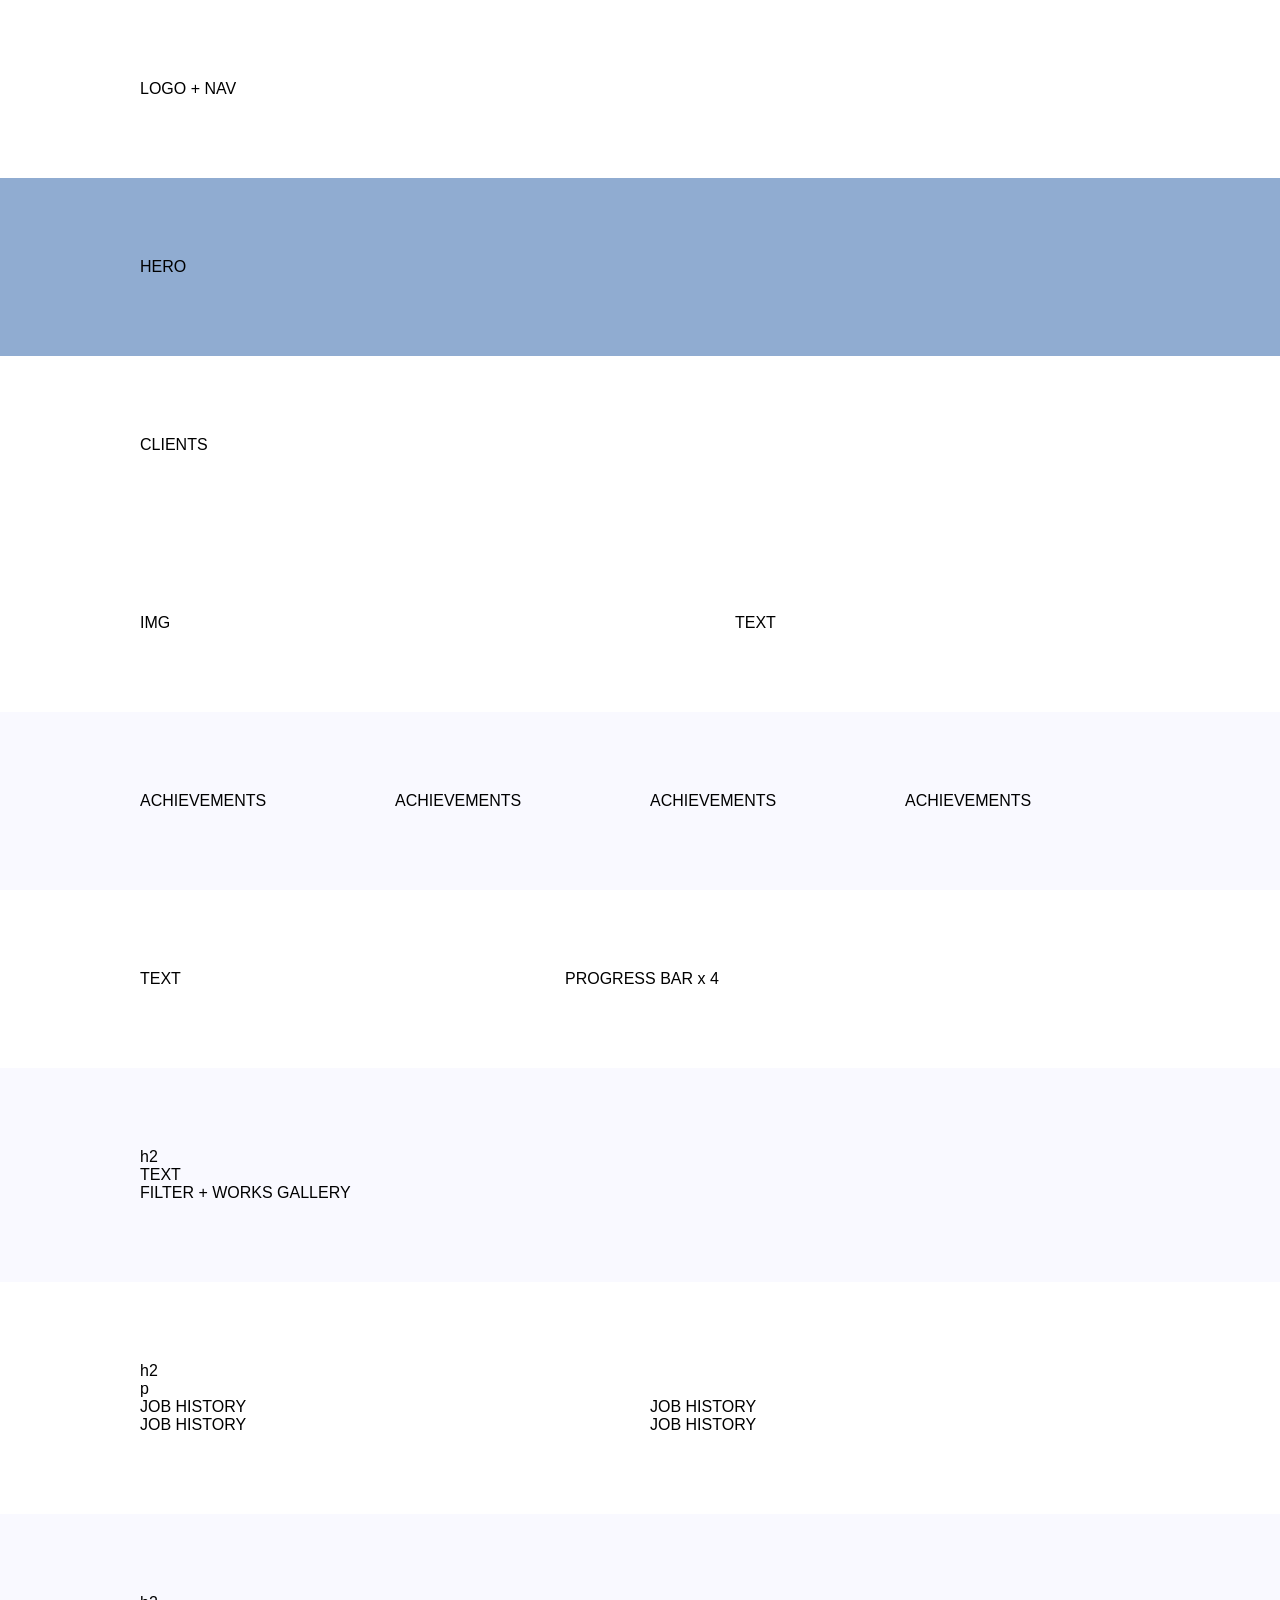
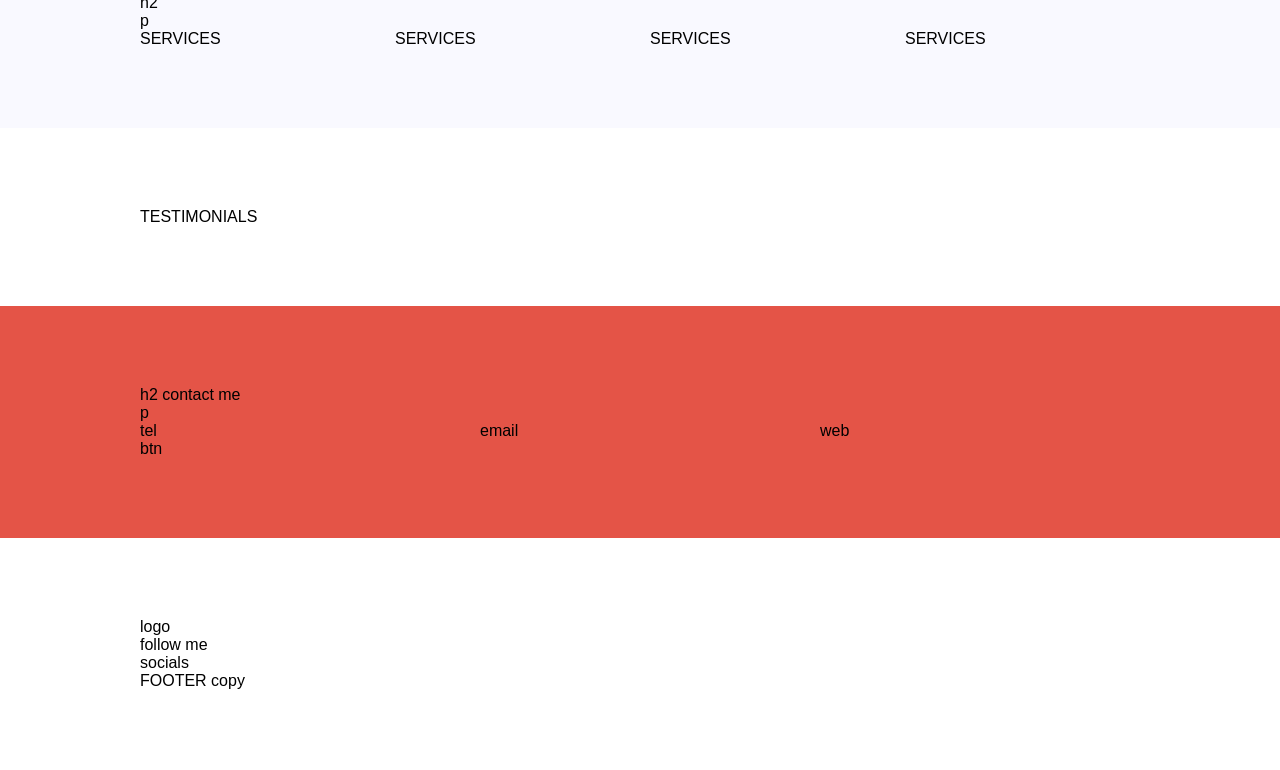
==== index.html @ a69eb66b "Merge pull request #9 from front-end-by-rimantas/title Update index.html" ====
<!DOCTYPE html>
<html lang="en">
<head>
    <meta charset="UTF-8">
    <meta name="viewport" content="width=device-width, initial-scale=1.0">
    <title>Karmen portfolio</title>
    <link rel="shortcut icon" type="image/png" href="./favicon.png"/>
    <link rel="stylesheet" href="./css/home-page.css">
</head>
<body>
    <!-- HEADER -->
    <header class="container">
        <div class="row">
            <div class="col-12">
                LOGO + NAV
            </div>
        </div>
    </header>

    <!-- HERO -->
    <div class="container bg-main">
        <div class="row">
            <div class="col-12">
                HERO
            </div>
        </div>
    </div>

    <!-- CLIENTS -->
    <div class="container">
        <div class="row">
            <div class="col-12">
                CLIENTS
            </div>
        </div>
    </div>

    <!-- ABOUT ME -->
    <div class="container">
        <div class="row">
            <div class="col-5 m-r-2">
                IMG
            </div>
            <div class="col-5">
                TEXT
            </div>
        </div>
    </div>

    <!-- ACHIEVEMENTS -->
    <div class="container bg-light">
        <div class="row">
            <div class="col-3">
                ACHIEVEMENTS
            </div>
            <div class="col-3">
                ACHIEVEMENTS
            </div>
            <div class="col-3">
                ACHIEVEMENTS
            </div>
            <div class="col-3">
                ACHIEVEMENTS
            </div>
        </div>
    </div>

    <!-- SKILLS -->
    <div class="container">
        <div class="row">
            <div class="col-5">
                TEXT
            </div>
            <div class="col-7">
                PROGRESS BAR x 4
            </div>
        </div>
    </div>

    <!-- WORKS GALLERY -->
    <div class="container bg-light">
        <div class="row">
            <div class="col-12">
                h2
            </div>
        </div>
        <div class="row">
            <div class="col-6">
                TEXT
            </div>
        </div>
        <div class="row">
            <div class="col-12">
                FILTER + WORKS GALLERY
            </div>
        </div>
    </div>

    <!-- JOB HISTORY -->
    <div class="container">
        <div class="row">
            <div class="col-12">
                h2
            </div>
        </div>
        <div class="row">
            <div class="col-6">
                p
            </div>
        </div>
        <div class="row">
            <div class="col-6">
                JOB HISTORY
            </div>
            <div class="col-6">
                JOB HISTORY
            </div>
        </div>
        <div class="row">
            <div class="col-6">
                JOB HISTORY
            </div>
            <div class="col-6">
                JOB HISTORY
            </div>
        </div>
    </div>

    <!-- SERVICES -->
    <div class="container bg-light">
        <div class="row">
            <div class="col-12">
                h2
            </div>
        </div>
        <div class="row">
            <div class="col-6">
                p
            </div>
        </div>
        <div class="row">
            <div class="col-3">
                SERVICES
            </div>
            <div class="col-3">
                SERVICES
            </div>
            <div class="col-3">
                SERVICES
            </div>
            <div class="col-3">
                SERVICES
            </div>
        </div>
    </div>

    <!-- TESTIMONIALS -->
    <div class="container">
        <div class="row">
            <div class="col-12">
                TESTIMONIALS
            </div>
        </div>
    </div>

    <!-- CONTACT ME -->
    <div class="container bg-secondary">
        <div class="row">
            <div class="col-12">
                h2 contact me
            </div>
        </div>
        <div class="row">
            <div class="col-6">
                p
            </div>
        </div>
        <div class="row">
            <div class="col-4">
                tel
            </div>
            <div class="col-4">
                email
            </div>
            <div class="col-4">
                web
            </div>
        </div>
        <div class="row">
            <div class="col-12">
                btn
            </div>
        </div>
    </div>

    <!-- FOOTER -->
    <footer class="container">
        <div class="row">
            <div class="col-12">
                logo
            </div>
        </div>
        <div class="row">
            <div class="col-12">
                follow me
            </div>
        </div>
        <div class="row">
            <div class="col-12">
                socials
            </div>
        </div>
        <div class="row">
            <div class="col-12">
                FOOTER copy
            </div>
        </div>
    </footer>

    <!-- <script src="#"></script> -->
</body>
</html>
---- css/home-page.css ----
@import './variables.css';
@import './reset.css';
@import './layout.css';
@import './common.css';
@import './header.css';
@import './hero.css';
@import './clients.css';
@import './about-me.css';
@import './cards.css';
@import './progress-bar.css';
@import './works-gallery.css';
@import './job-history.css';
@import './testimonials.css';
@import './contact-me.css';
@import './footer.css';
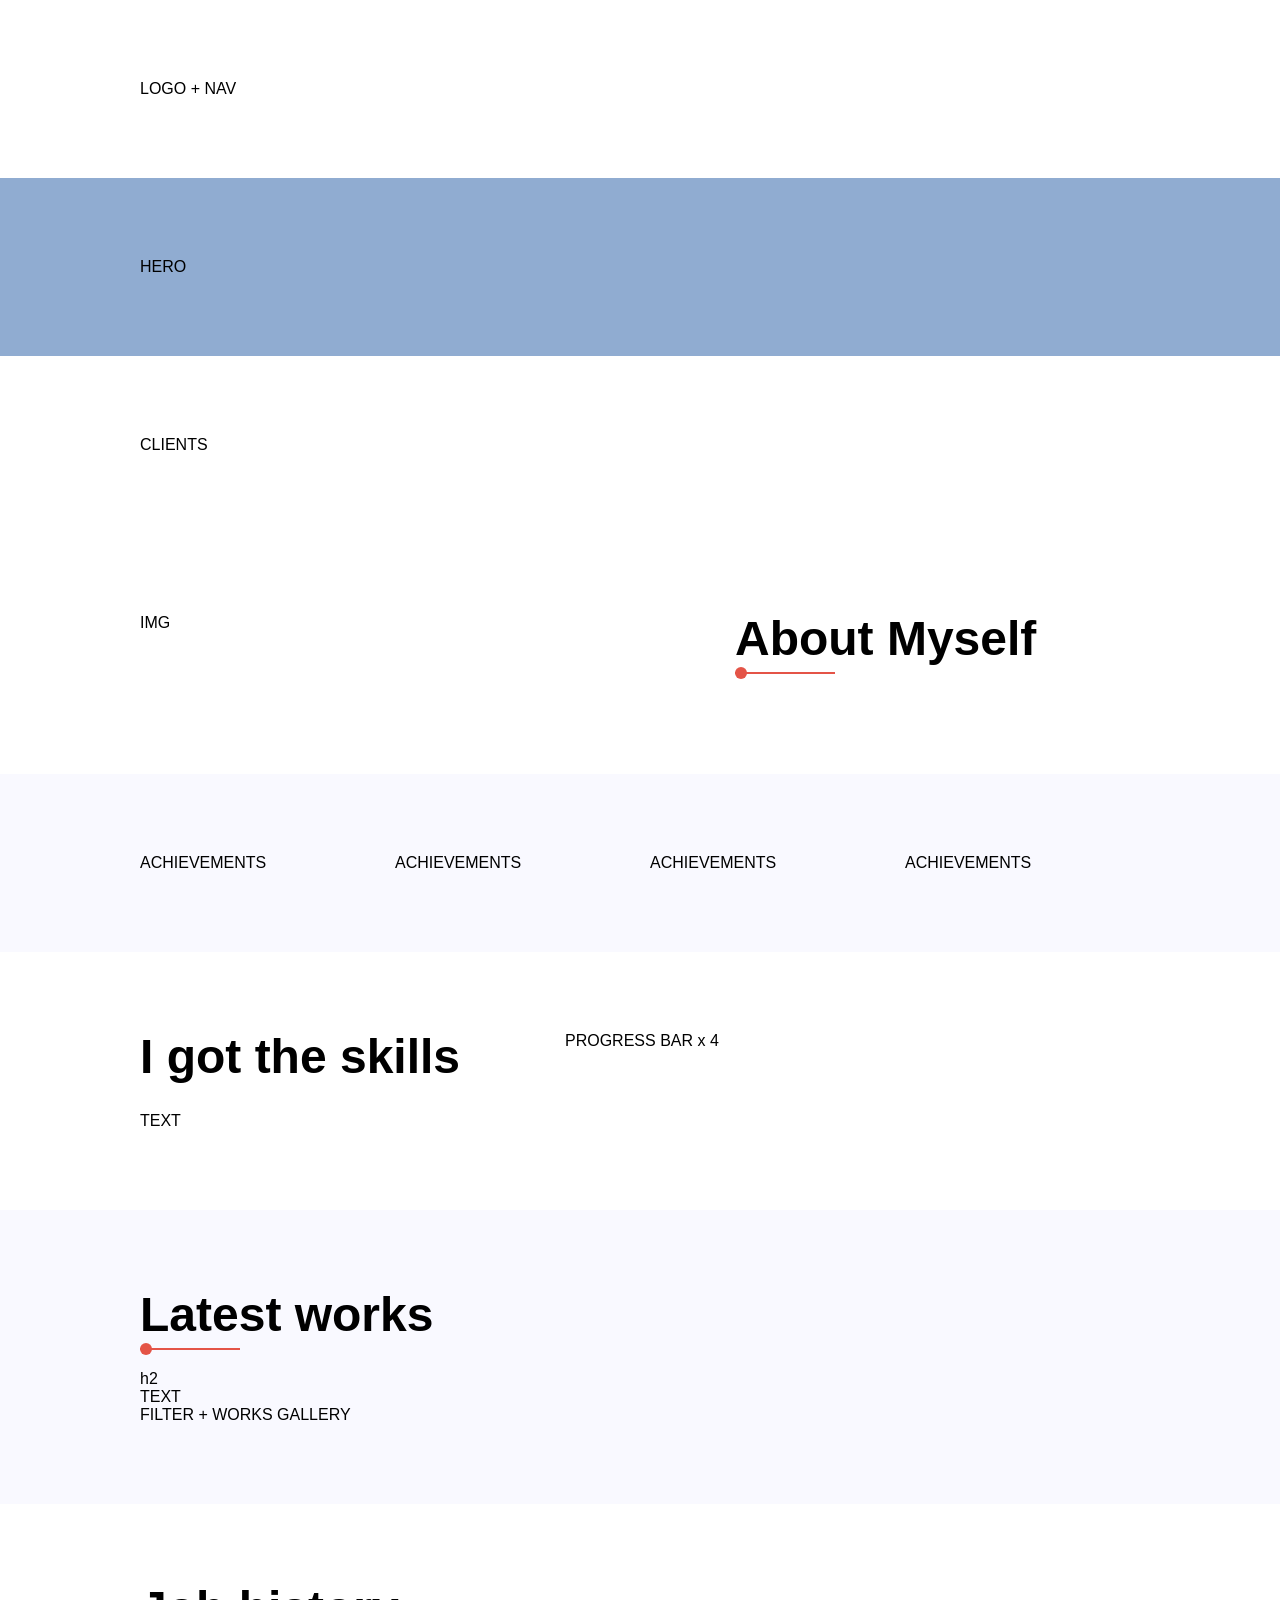
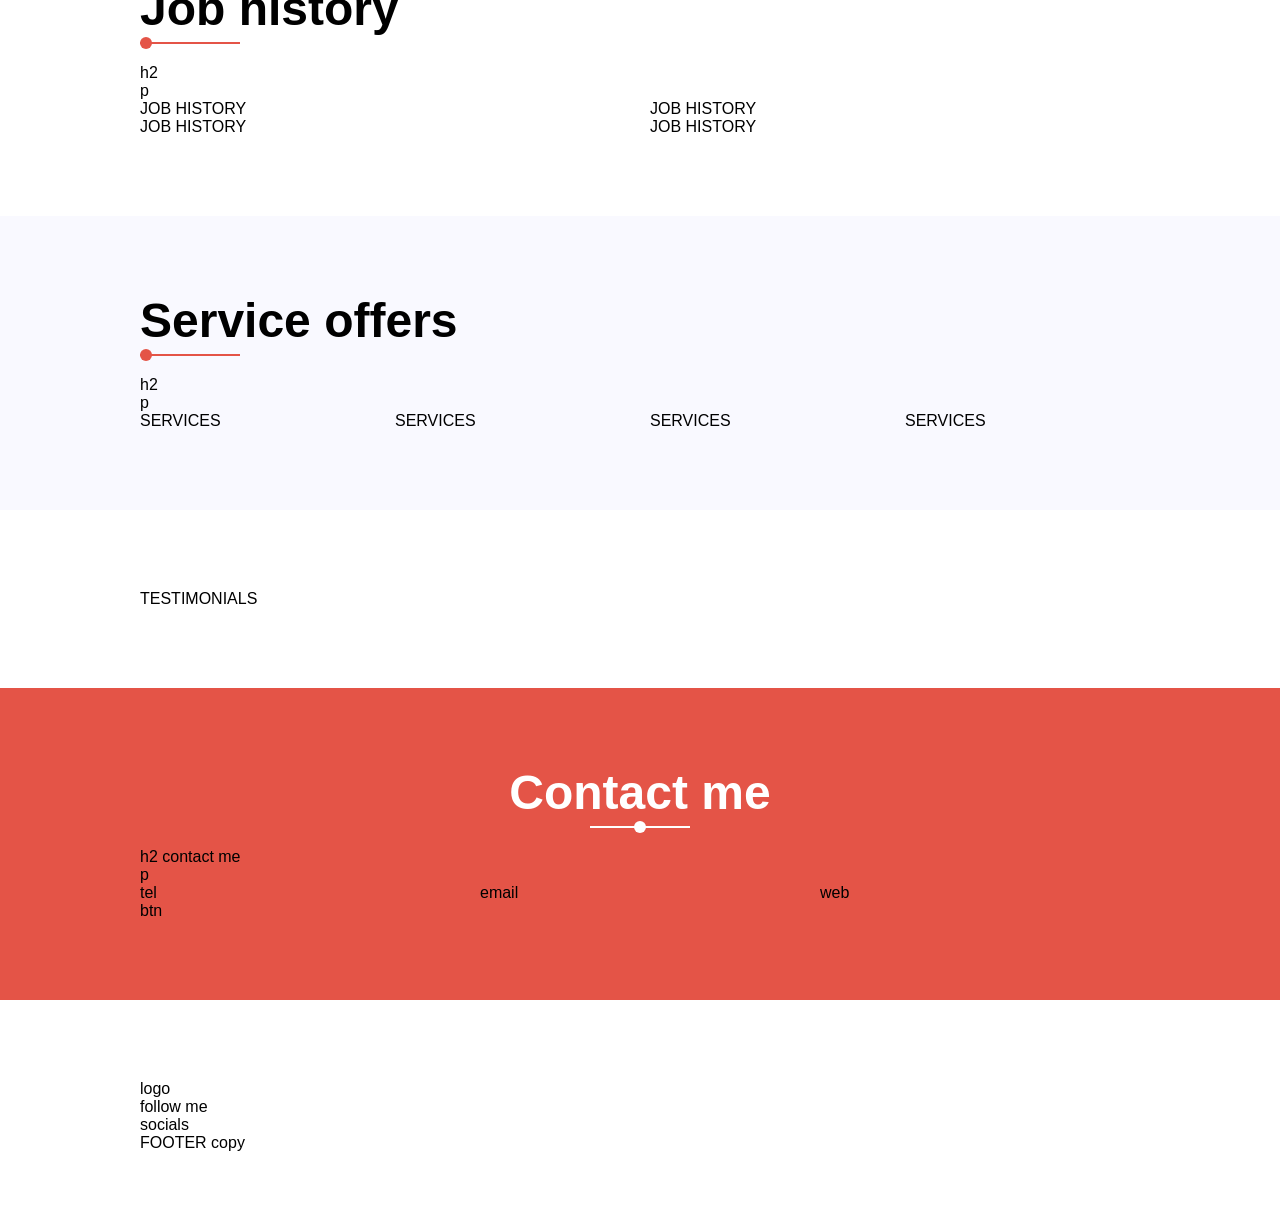
==== commit d3bb6ada: "Section headings #7" ====
--- a/index.html
+++ b/index.html
@@ -41,8 +41,11 @@
             <div class="col-5 m-r-2">
                 IMG
             </div>
-            <div class="col-5">
-                TEXT
+            <div class="col-5" data-h2="About Myself">
+                <p></p>
+                <p></p>
+                <div class="btn"></div>
+                <div class="btn"></div>
             </div>
         </div>
     </div>
@@ -68,7 +71,7 @@
     <!-- SKILLS -->
     <div class="container">
         <div class="row">
-            <div class="col-5">
+            <div class="col-5" data-h2="I got the skills" data-h2-line="false">
                 TEXT
             </div>
             <div class="col-7">
@@ -80,7 +83,7 @@
     <!-- WORKS GALLERY -->
     <div class="container bg-light">
         <div class="row">
-            <div class="col-12">
+            <div class="col-12" data-h2="Latest works">
                 h2
             </div>
         </div>
@@ -99,7 +102,7 @@
     <!-- JOB HISTORY -->
     <div class="container">
         <div class="row">
-            <div class="col-12">
+            <div class="col-12" data-h2="Job history">
                 h2
             </div>
         </div>
@@ -129,7 +132,7 @@
     <!-- SERVICES -->
     <div class="container bg-light">
         <div class="row">
-            <div class="col-12">
+            <div class="col-12" data-h2="Service offers">
                 h2
             </div>
         </div>
@@ -166,7 +169,7 @@
     <!-- CONTACT ME -->
     <div class="container bg-secondary">
         <div class="row">
-            <div class="col-12">
+            <div class="col-12" data-h2="Contact me" data-h2-align="center" data-h2-color="white">
                 h2 contact me
             </div>
         </div>
@@ -217,6 +220,6 @@
         </div>
     </footer>
 
-    <!-- <script src="#"></script> -->
+    <script src="./js/main.js" type="module"></script>
 </body>
 </html>
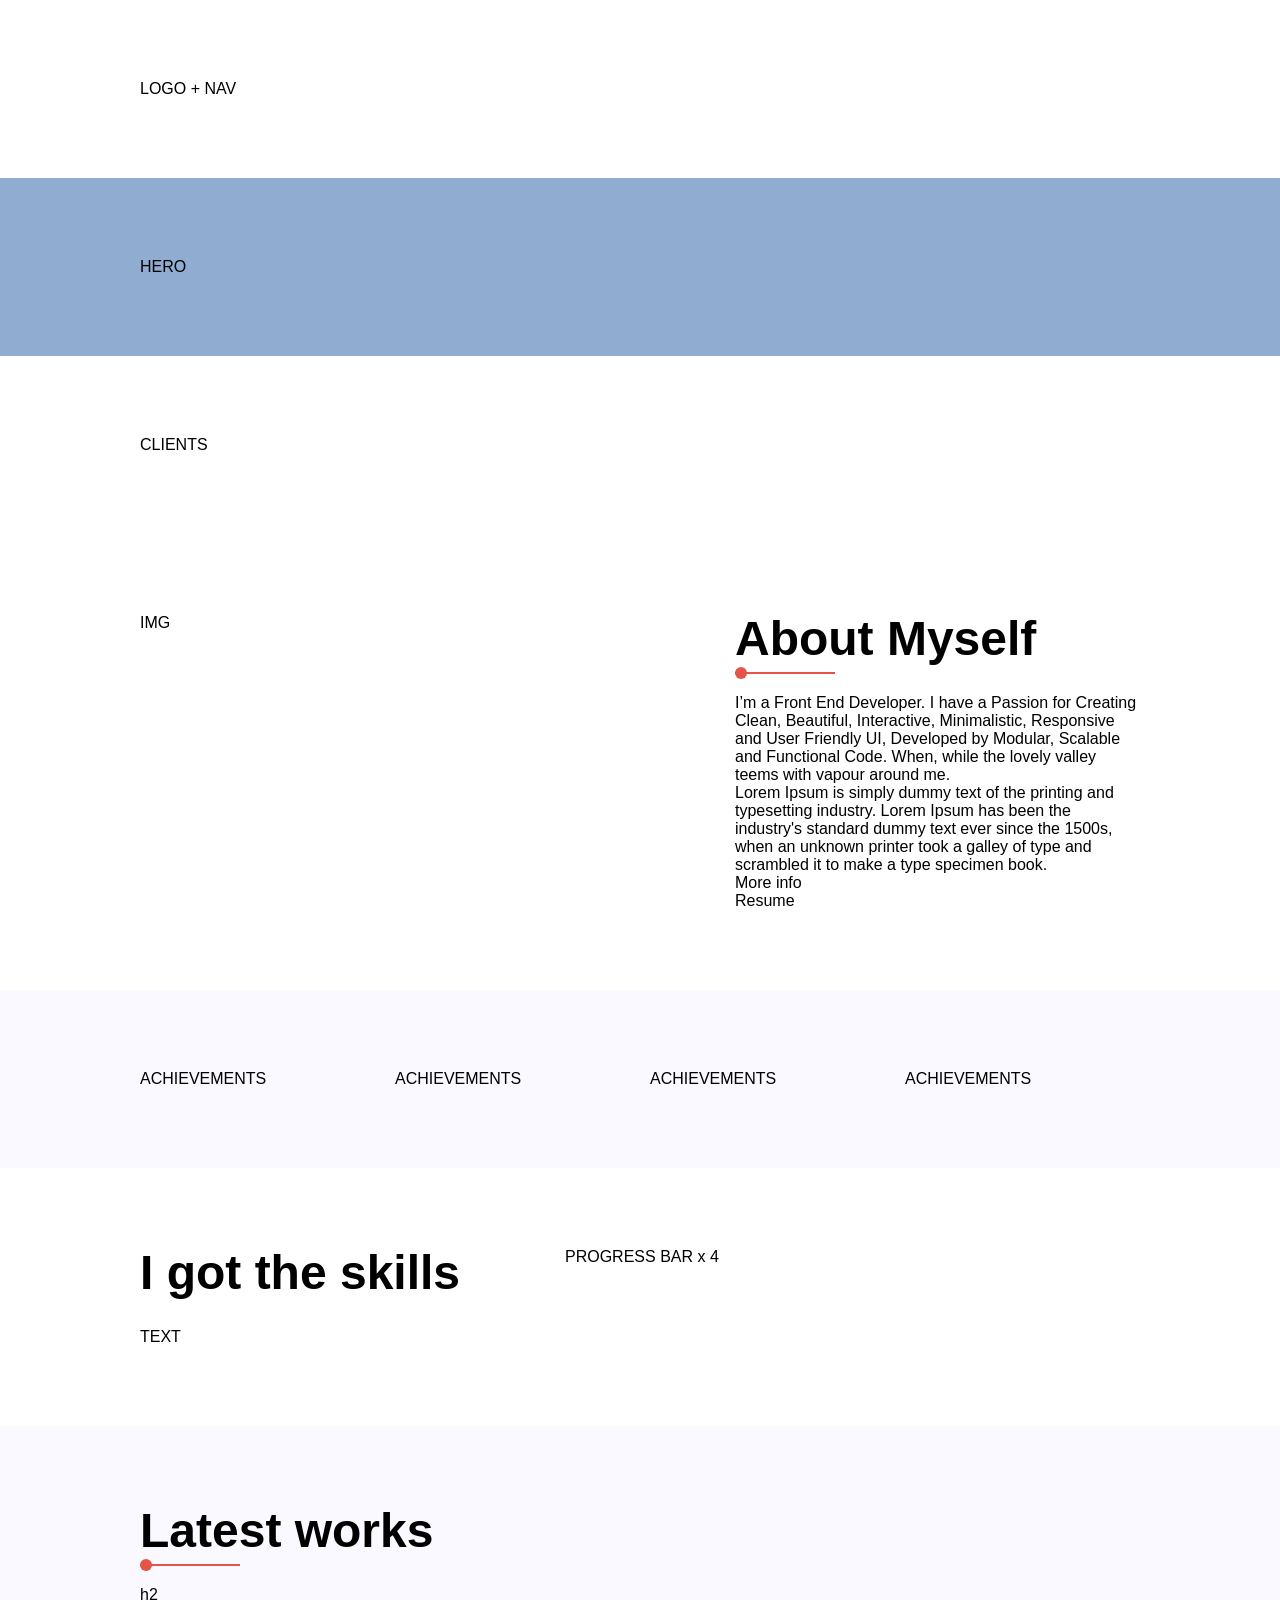
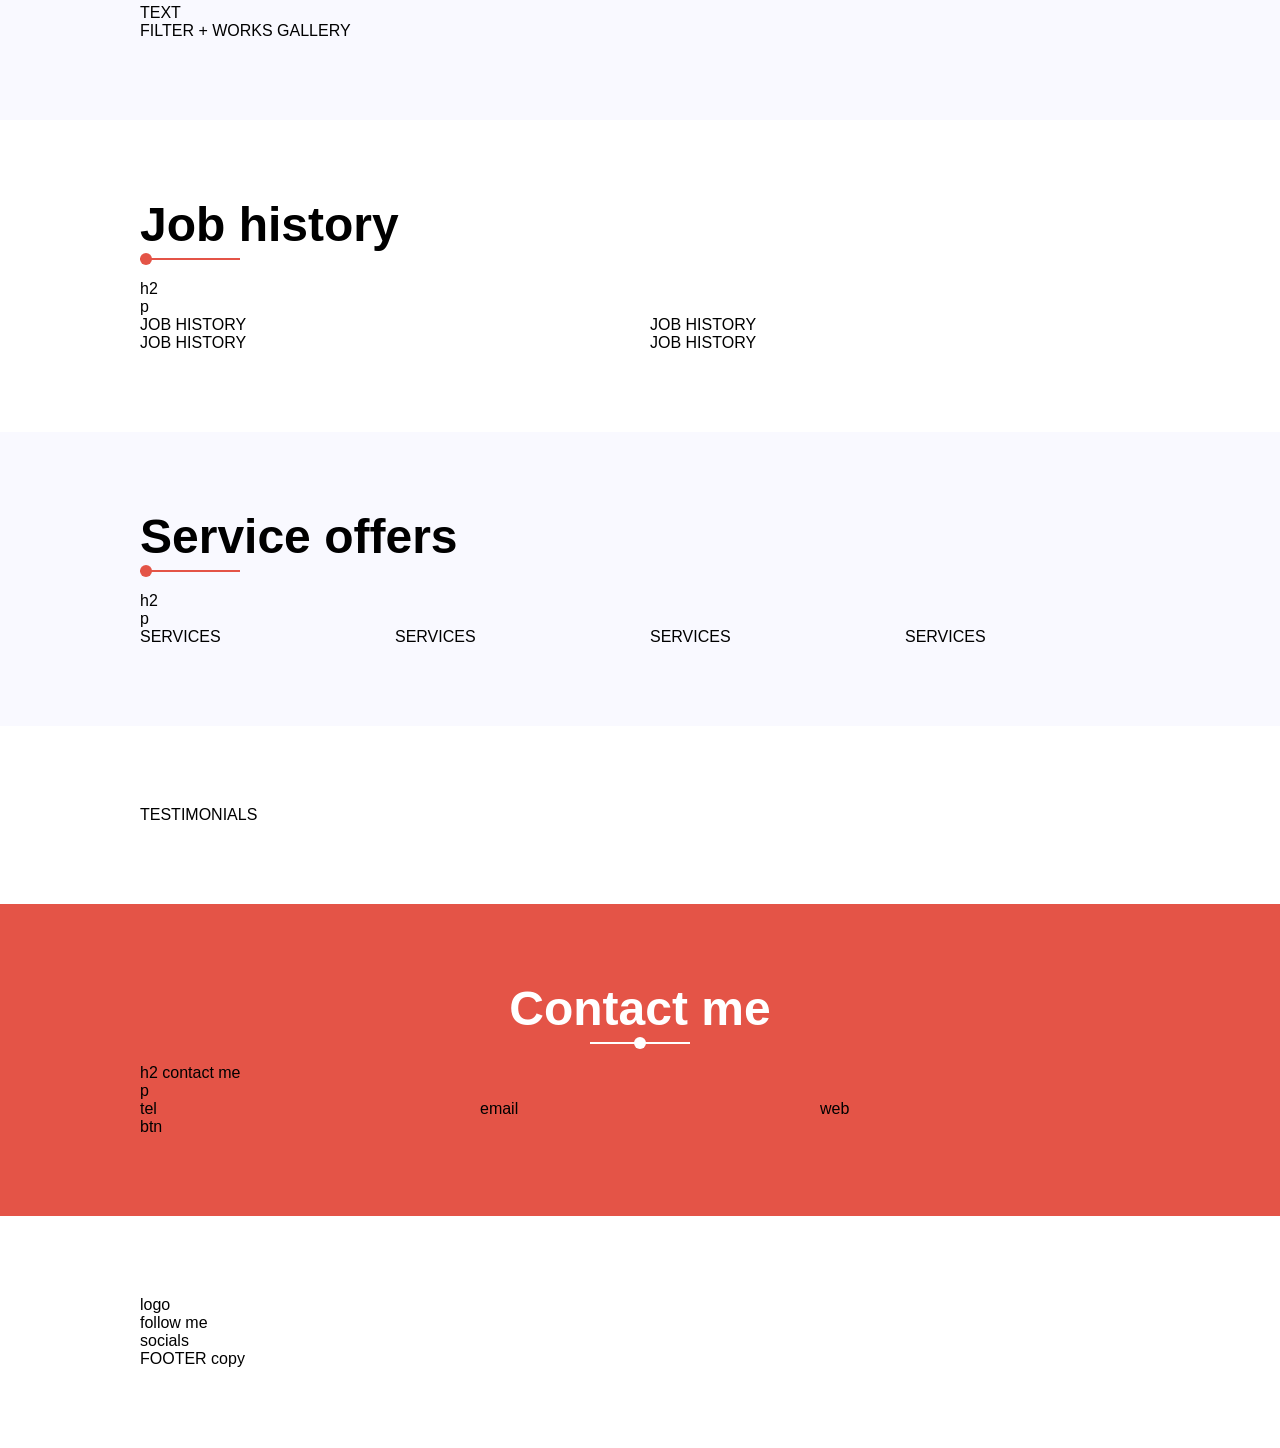
==== commit 715d1ec7: "About me HTML" ====
--- a/index.html
+++ b/index.html
@@ -42,10 +42,10 @@
                 IMG
             </div>
             <div class="col-5" data-h2="About Myself">
-                <p></p>
-                <p></p>
-                <div class="btn"></div>
-                <div class="btn"></div>
+                <p>I’m a Front End Developer. I have a Passion for Creating Clean, Beautiful, Interactive, Minimalistic, Responsive and User Friendly UI, Developed by Modular, Scalable and Functional Code. When, while the lovely valley teems with vapour around me.</p>
+                <p>Lorem Ipsum is simply dummy text of the printing and typesetting industry. Lorem Ipsum has been the industry's standard dummy text ever since the 1500s, when an unknown printer took a galley of type and scrambled it to make a type specimen book.</p>
+                <div class="btn">More info</div>
+                <div class="btn">Resume</div>
             </div>
         </div>
     </div>
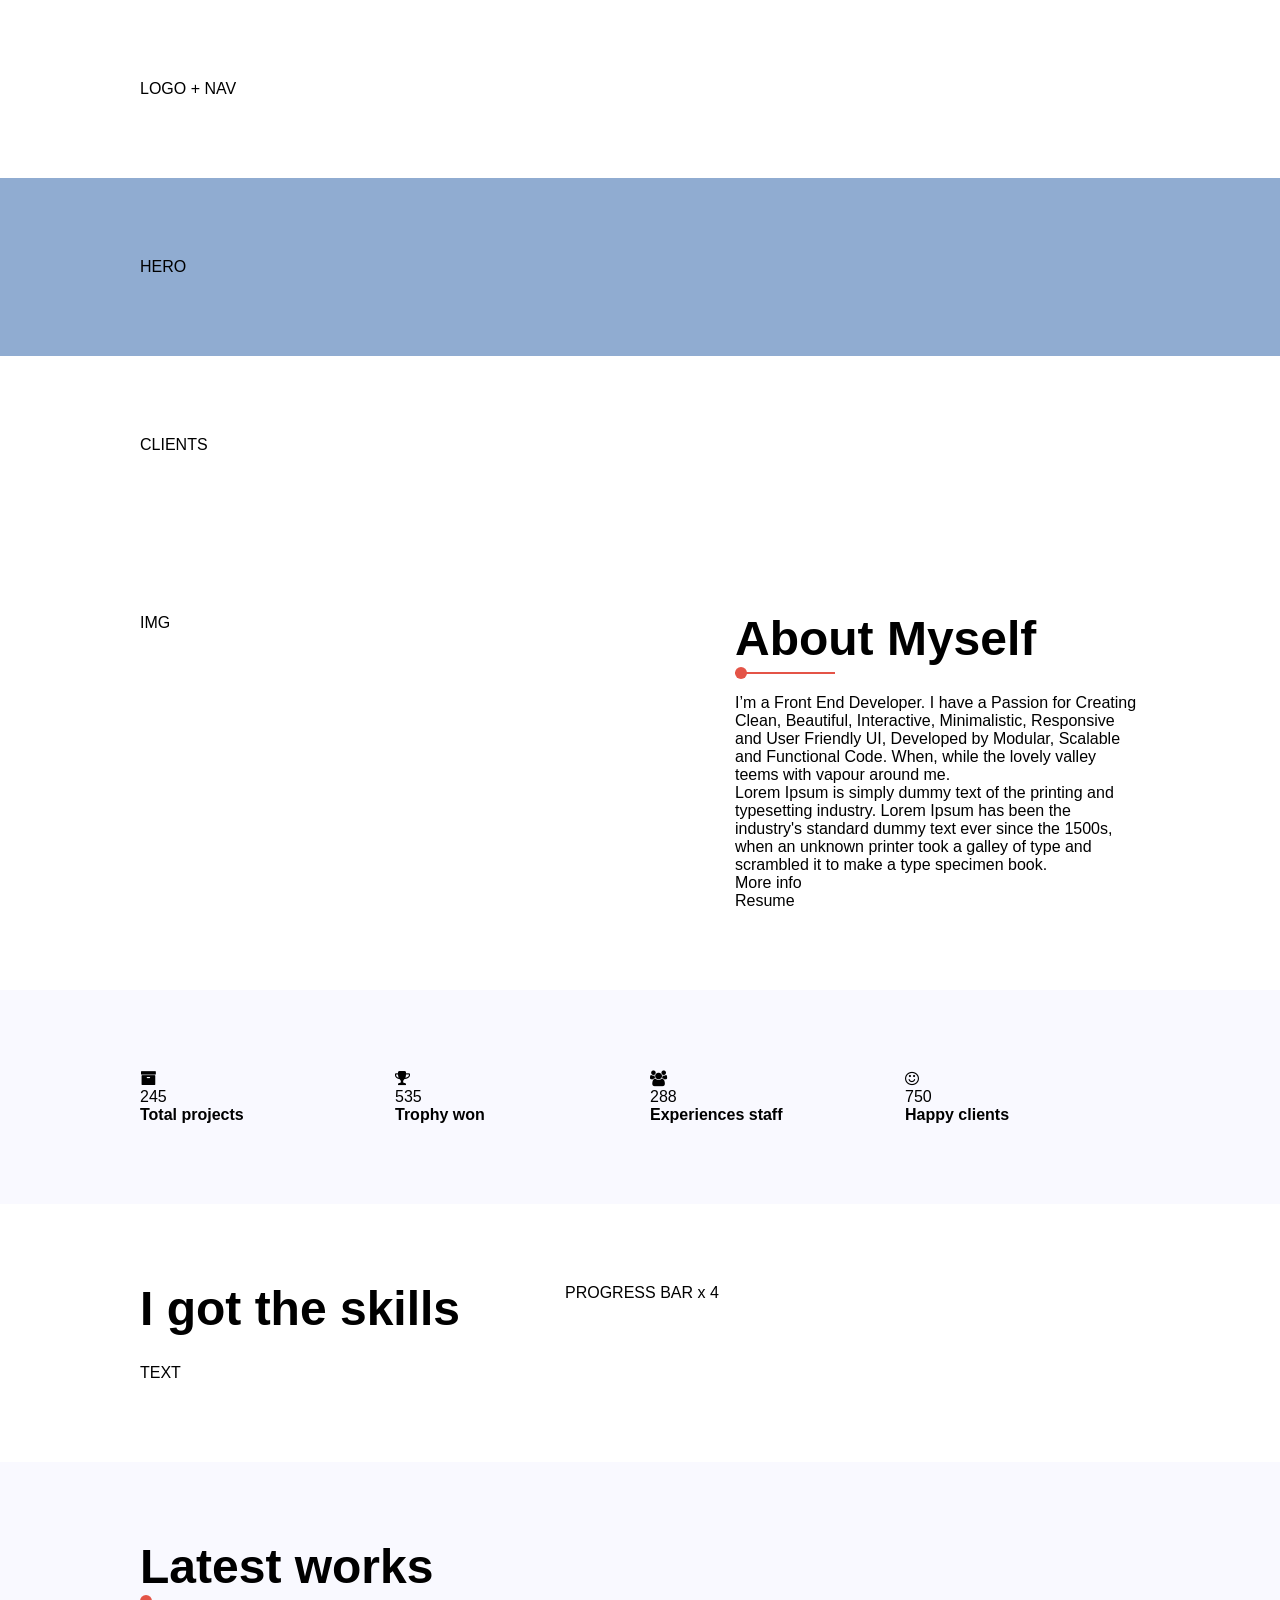
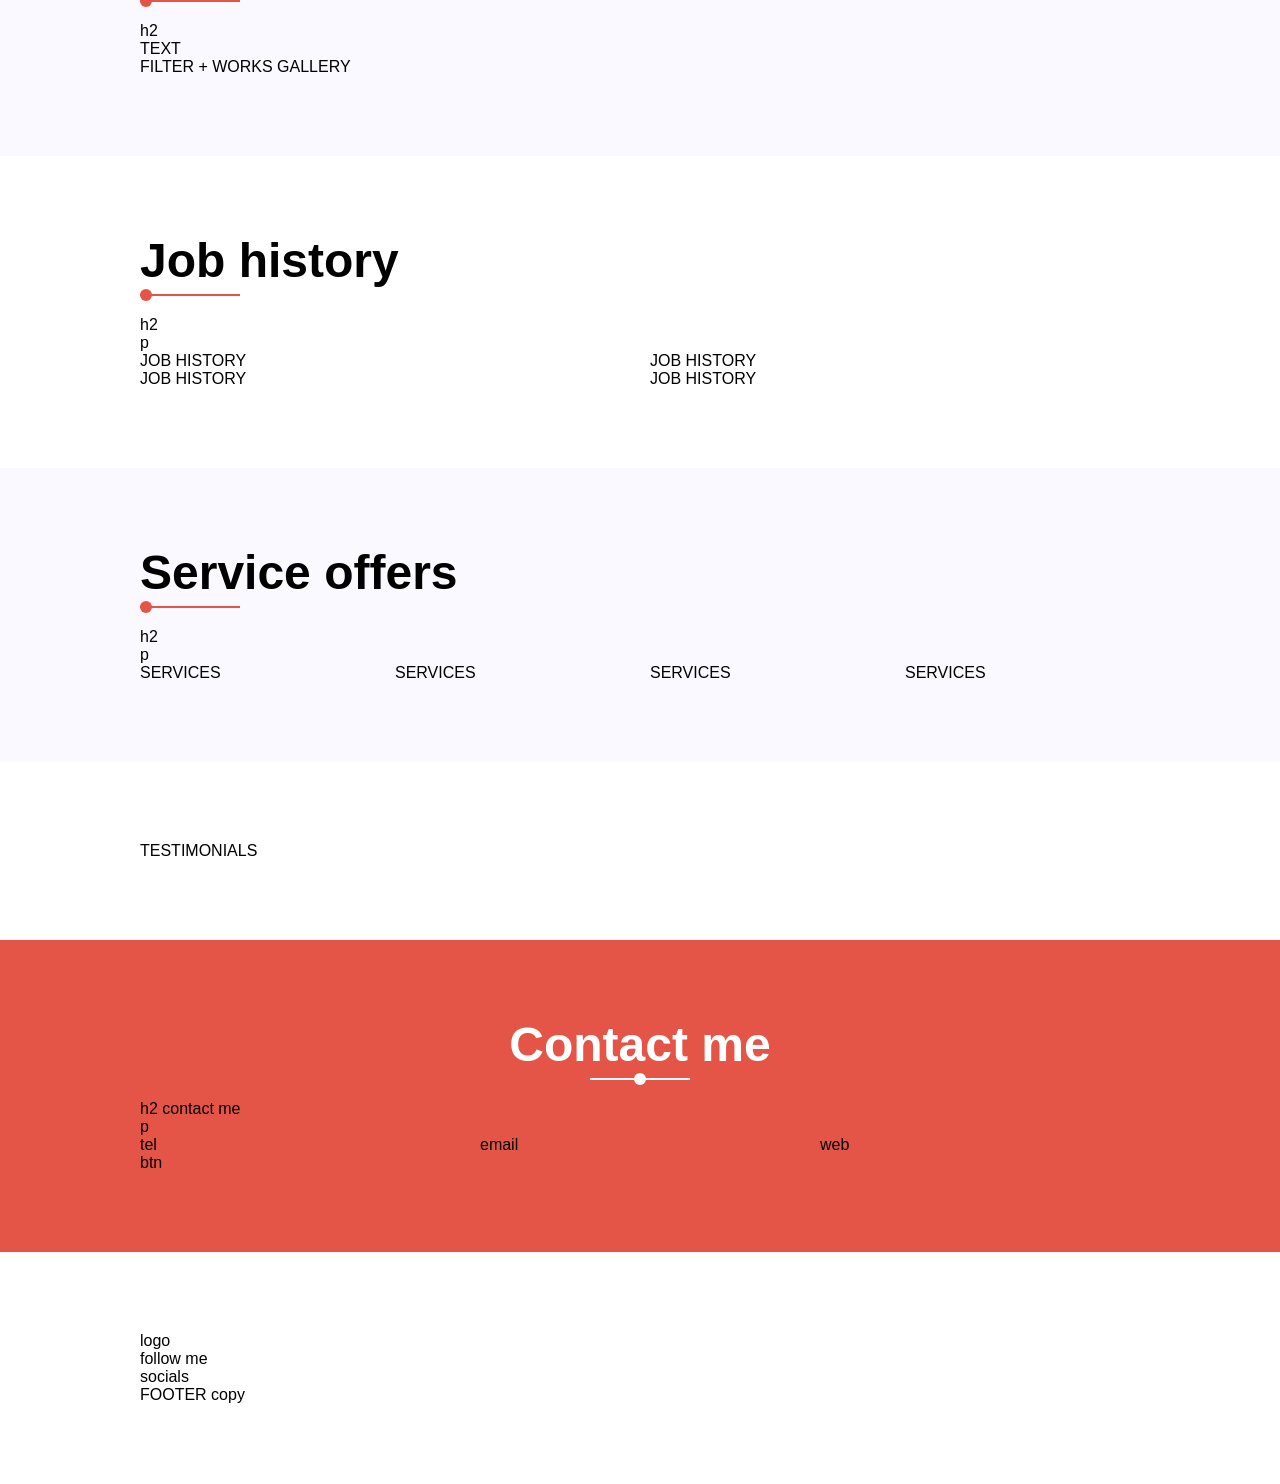
==== commit 568f869a: "Achievements HTML" ====
--- a/index.html
+++ b/index.html
@@ -51,21 +51,8 @@
     </div>
 
     <!-- ACHIEVEMENTS -->
-    <div class="container bg-light">
-        <div class="row">
-            <div class="col-3">
-                ACHIEVEMENTS
-            </div>
-            <div class="col-3">
-                ACHIEVEMENTS
-            </div>
-            <div class="col-3">
-                ACHIEVEMENTS
-            </div>
-            <div class="col-3">
-                ACHIEVEMENTS
-            </div>
-        </div>
+    <div id="achievements" class="container bg-light">
+        <div class="row"></div>
     </div>
 
     <!-- SKILLS -->
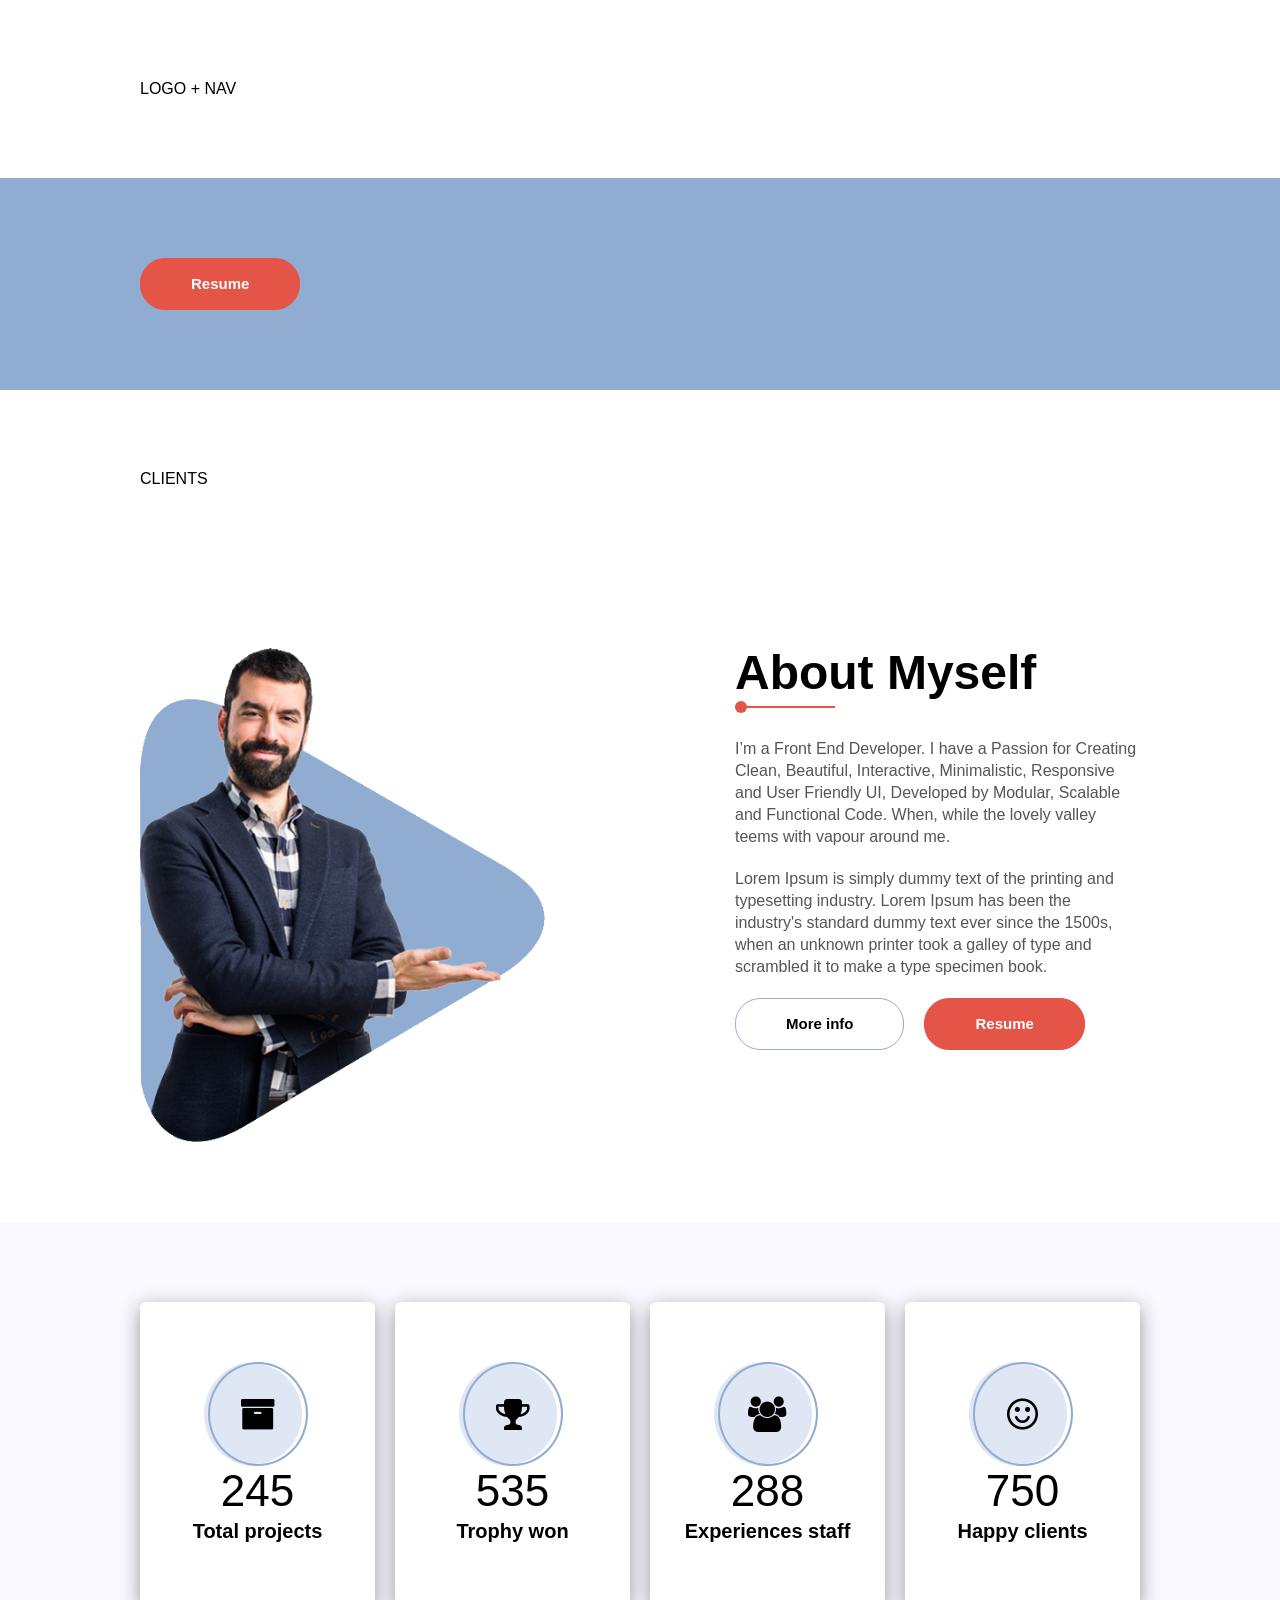
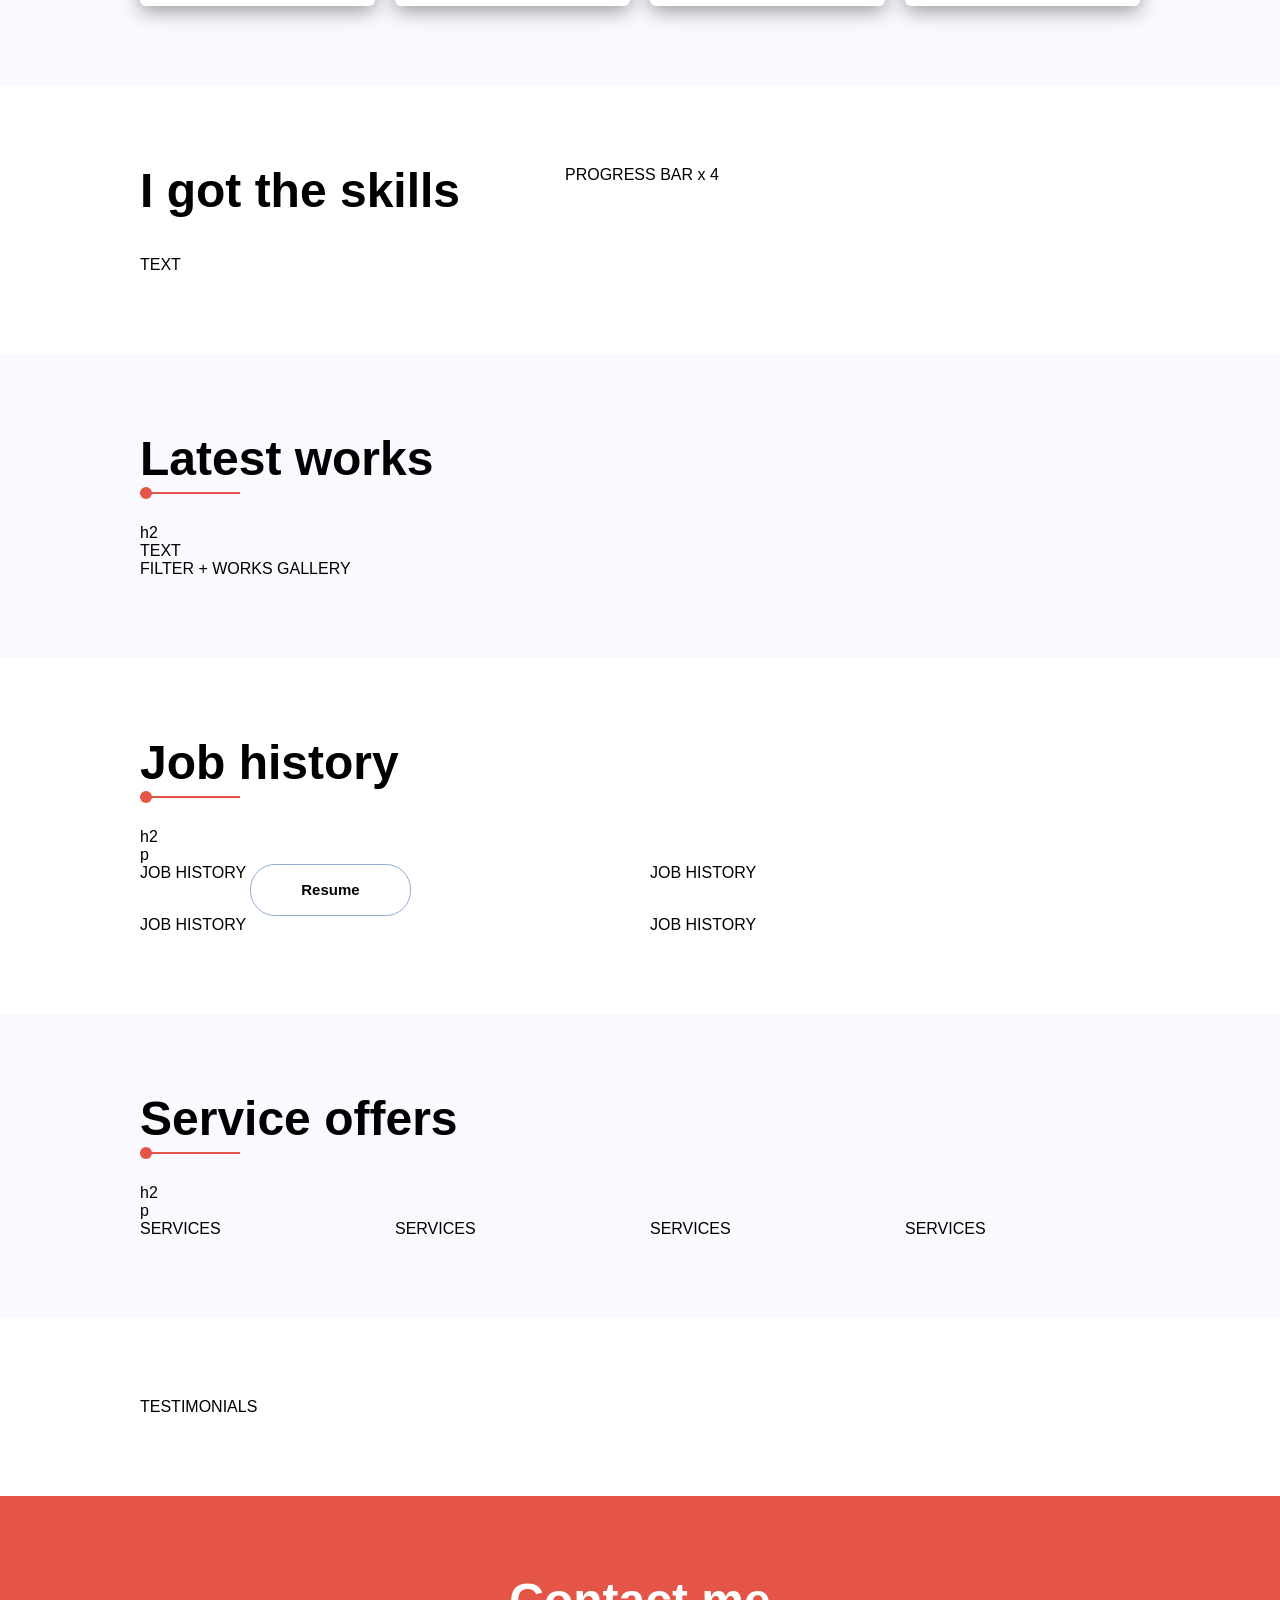
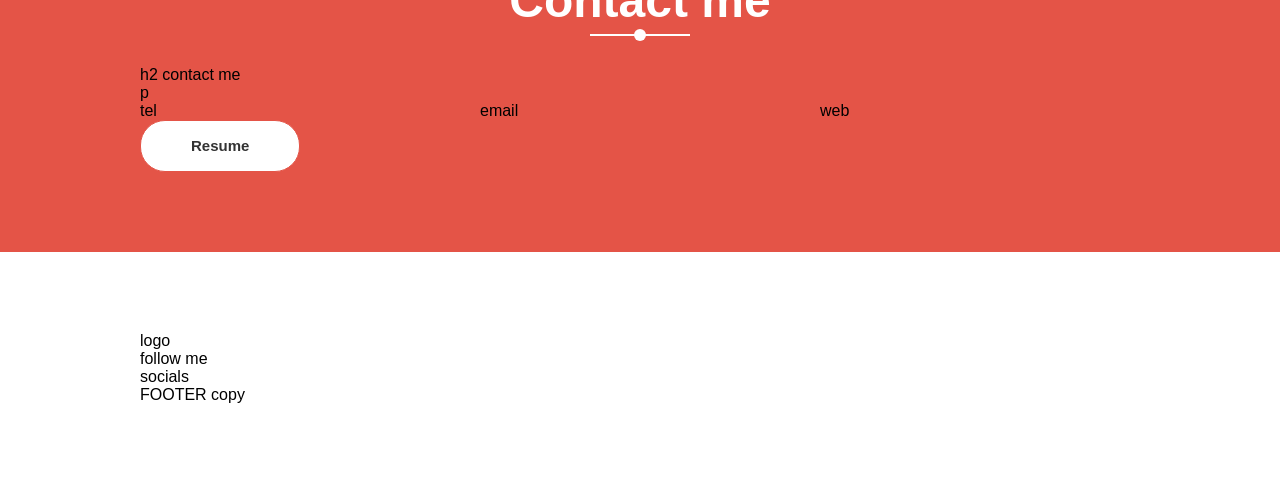
==== commit ae0e024a: "About me section #12" ====
--- a/index.html
+++ b/index.html
@@ -21,7 +21,7 @@
     <div class="container bg-main">
         <div class="row">
             <div class="col-12">
-                HERO
+                <div class="btn bg-red t-white b-red h-bg-white h-t-red h-b-red">Resume</div>
             </div>
         </div>
     </div>
@@ -36,16 +36,16 @@
     </div>
 
     <!-- ABOUT ME -->
-    <div class="container">
+    <div id="about_me" class="container">
         <div class="row">
             <div class="col-5 m-r-2">
-                IMG
+                <img src="./img/about-me/about-me.png" alt="About me photo">
             </div>
             <div class="col-5" data-h2="About Myself">
                 <p>I’m a Front End Developer. I have a Passion for Creating Clean, Beautiful, Interactive, Minimalistic, Responsive and User Friendly UI, Developed by Modular, Scalable and Functional Code. When, while the lovely valley teems with vapour around me.</p>
                 <p>Lorem Ipsum is simply dummy text of the printing and typesetting industry. Lorem Ipsum has been the industry's standard dummy text ever since the 1500s, when an unknown printer took a galley of type and scrambled it to make a type specimen book.</p>
                 <div class="btn">More info</div>
-                <div class="btn">Resume</div>
+                <div class="btn bg-red t-white b-red h-bg-white h-t-red h-b-red">Resume</div>
             </div>
         </div>
     </div>
@@ -101,6 +101,7 @@
         <div class="row">
             <div class="col-6">
                 JOB HISTORY
+                <div class="btn h-bg-white h-t-black">Resume</div>
             </div>
             <div class="col-6">
                 JOB HISTORY
@@ -178,7 +179,7 @@
         </div>
         <div class="row">
             <div class="col-12">
-                btn
+                <div class="btn bg-white t-black b-red h-bg-red h-t-white h-b-white">Resume</div>
             </div>
         </div>
     </div>
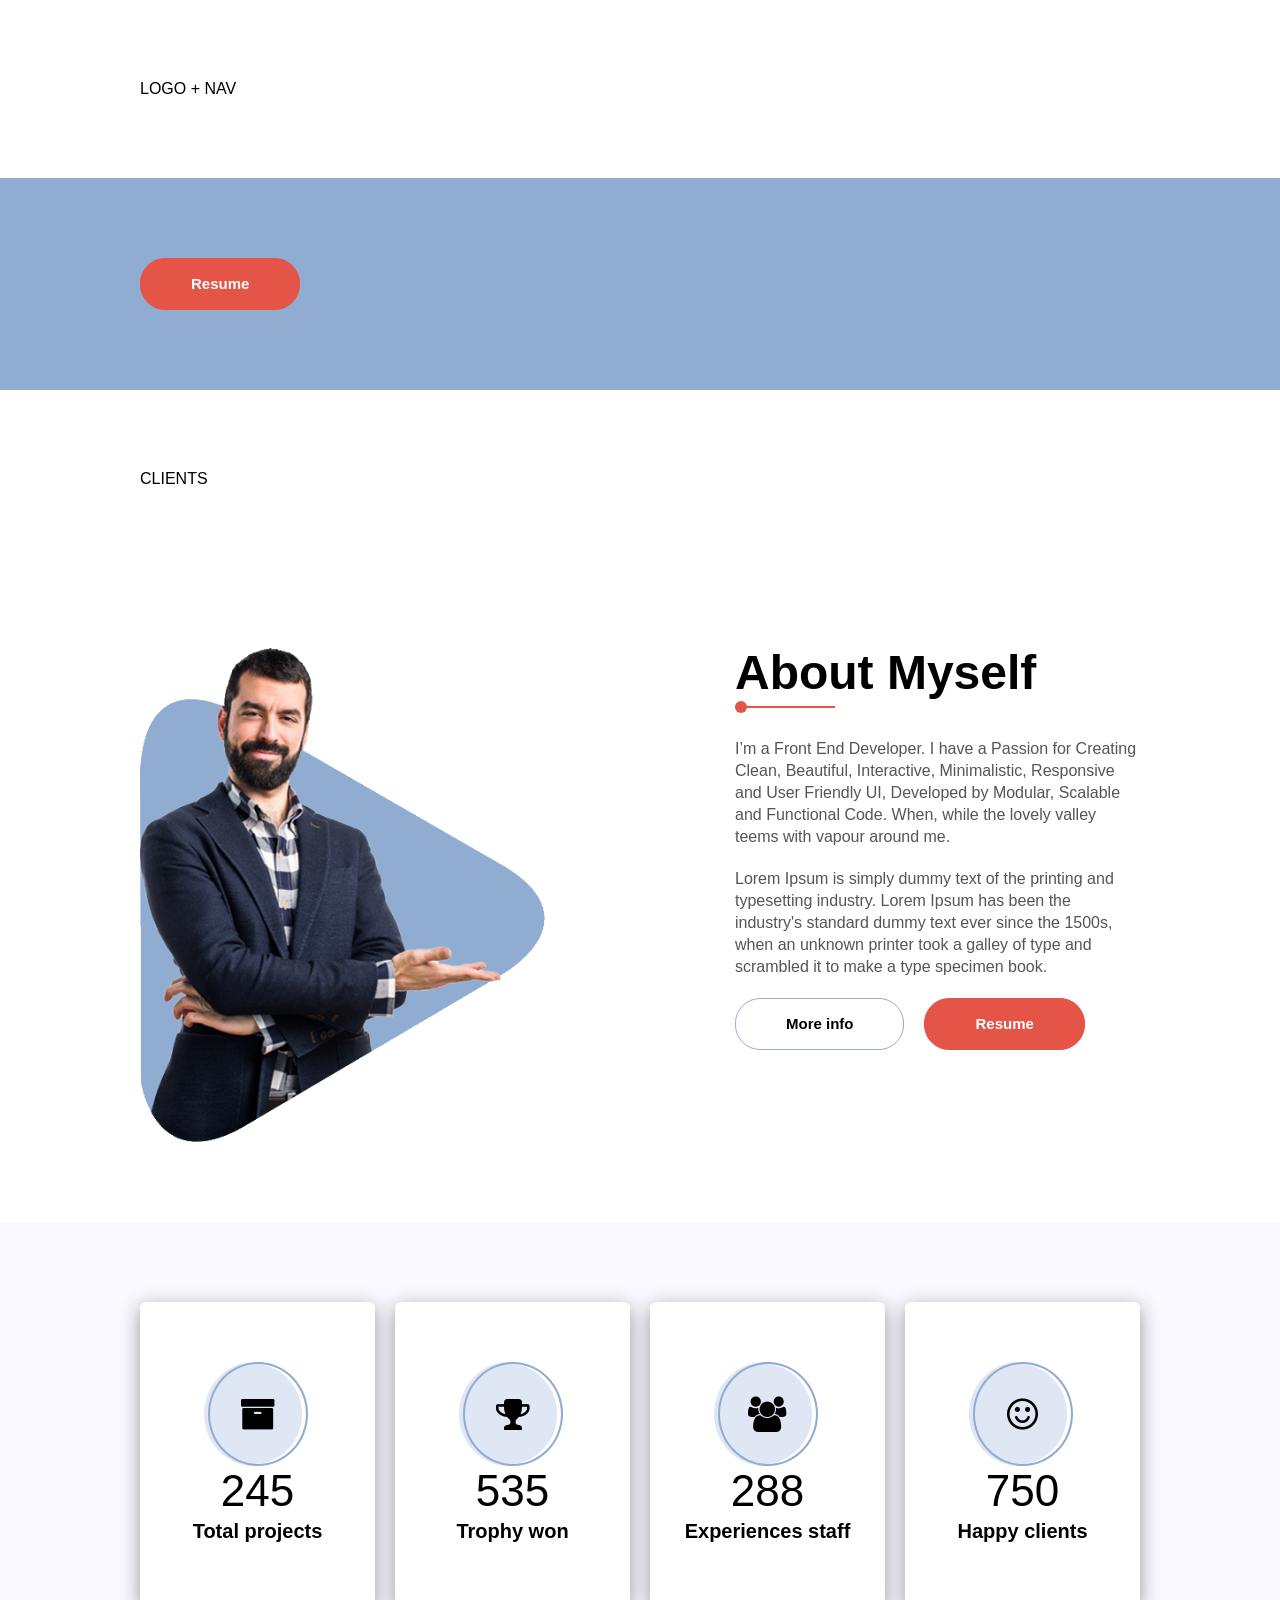
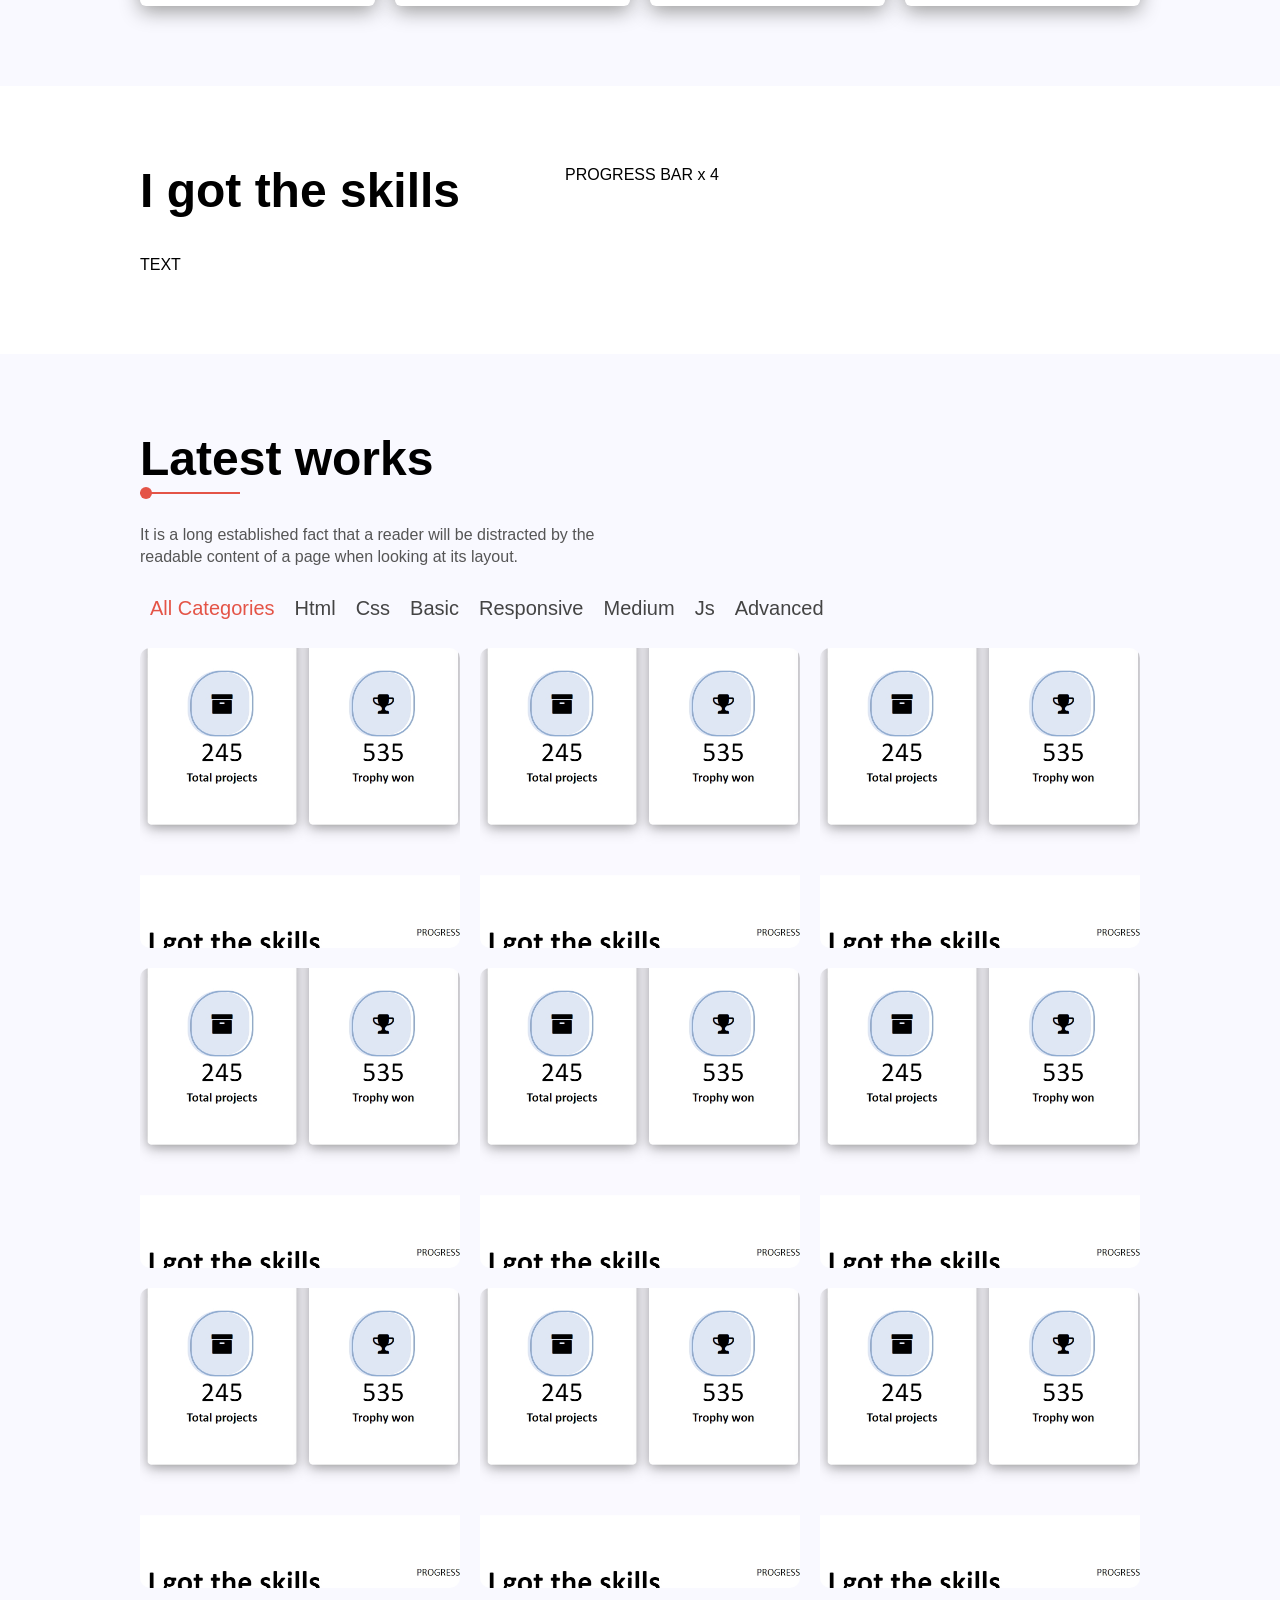
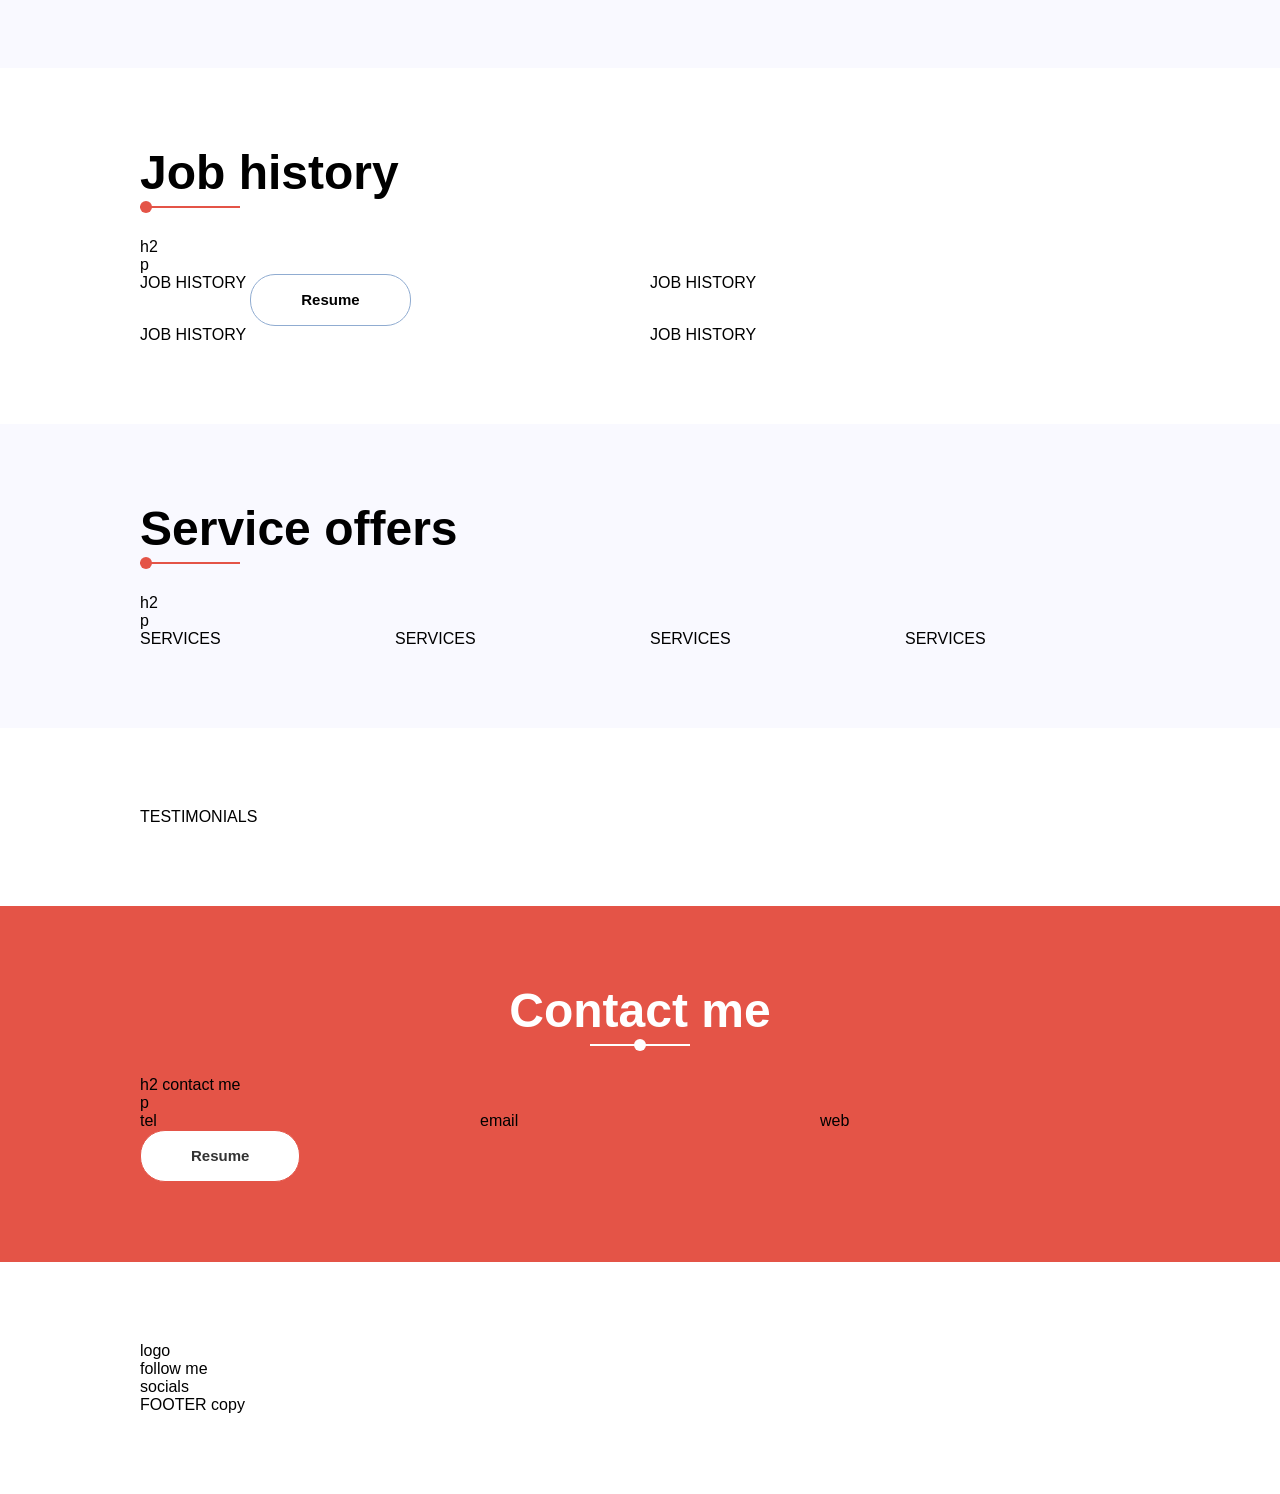
==== commit 5ff0cb15: "Work gallery #21" ====
--- a/index.html
+++ b/index.html
@@ -68,15 +68,13 @@
     </div>
 
     <!-- WORKS GALLERY -->
-    <div class="container bg-light">
-        <div class="row">
-            <div class="col-12" data-h2="Latest works">
-                h2
-            </div>
-        </div>
-        <div class="row">
-            <div class="col-6">
-                TEXT
+    <div id="works" class="container bg-light">
+        <div class="row">
+            <div class="col-12" data-h2="Latest works"></div>
+        </div>
+        <div class="row">
+            <div class="col-6">
+                <p>It is a long established fact that a reader will be distracted by the readable content of a page when looking at its layout.</p>
             </div>
         </div>
         <div class="row">
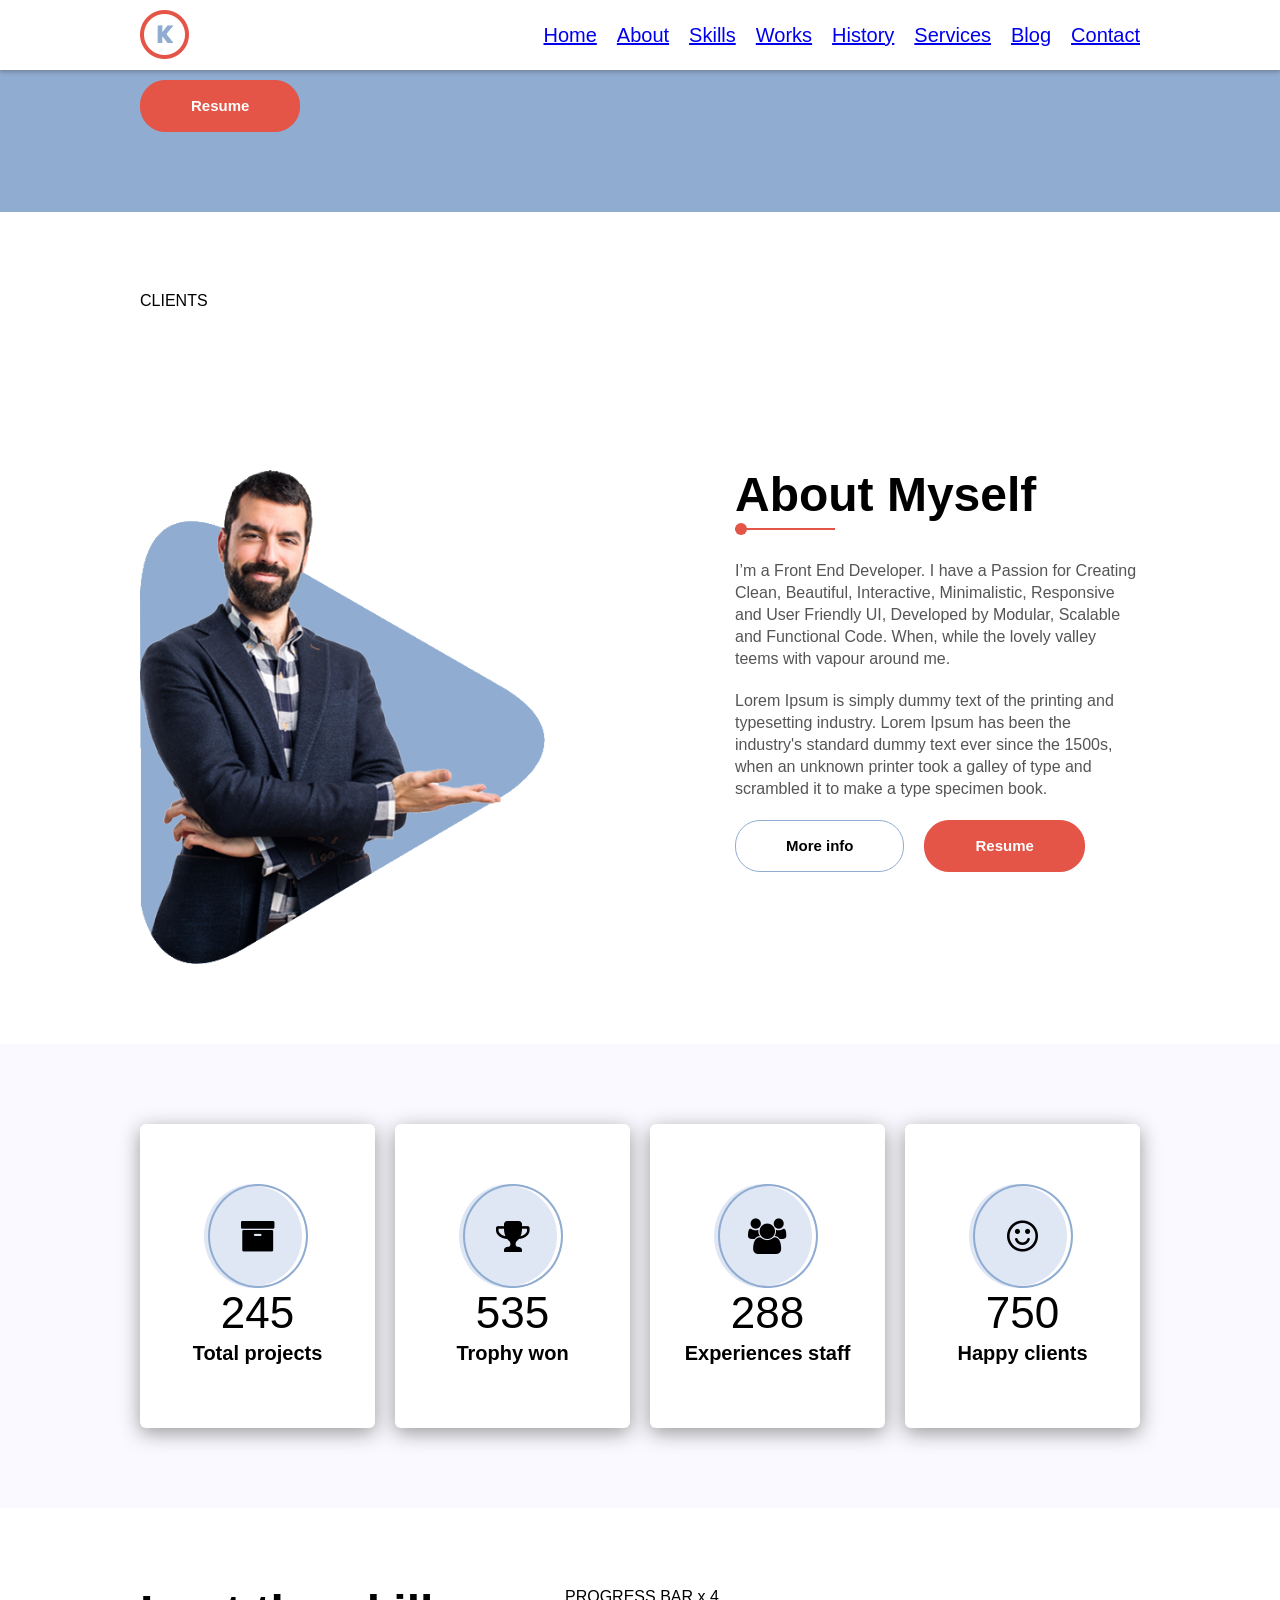
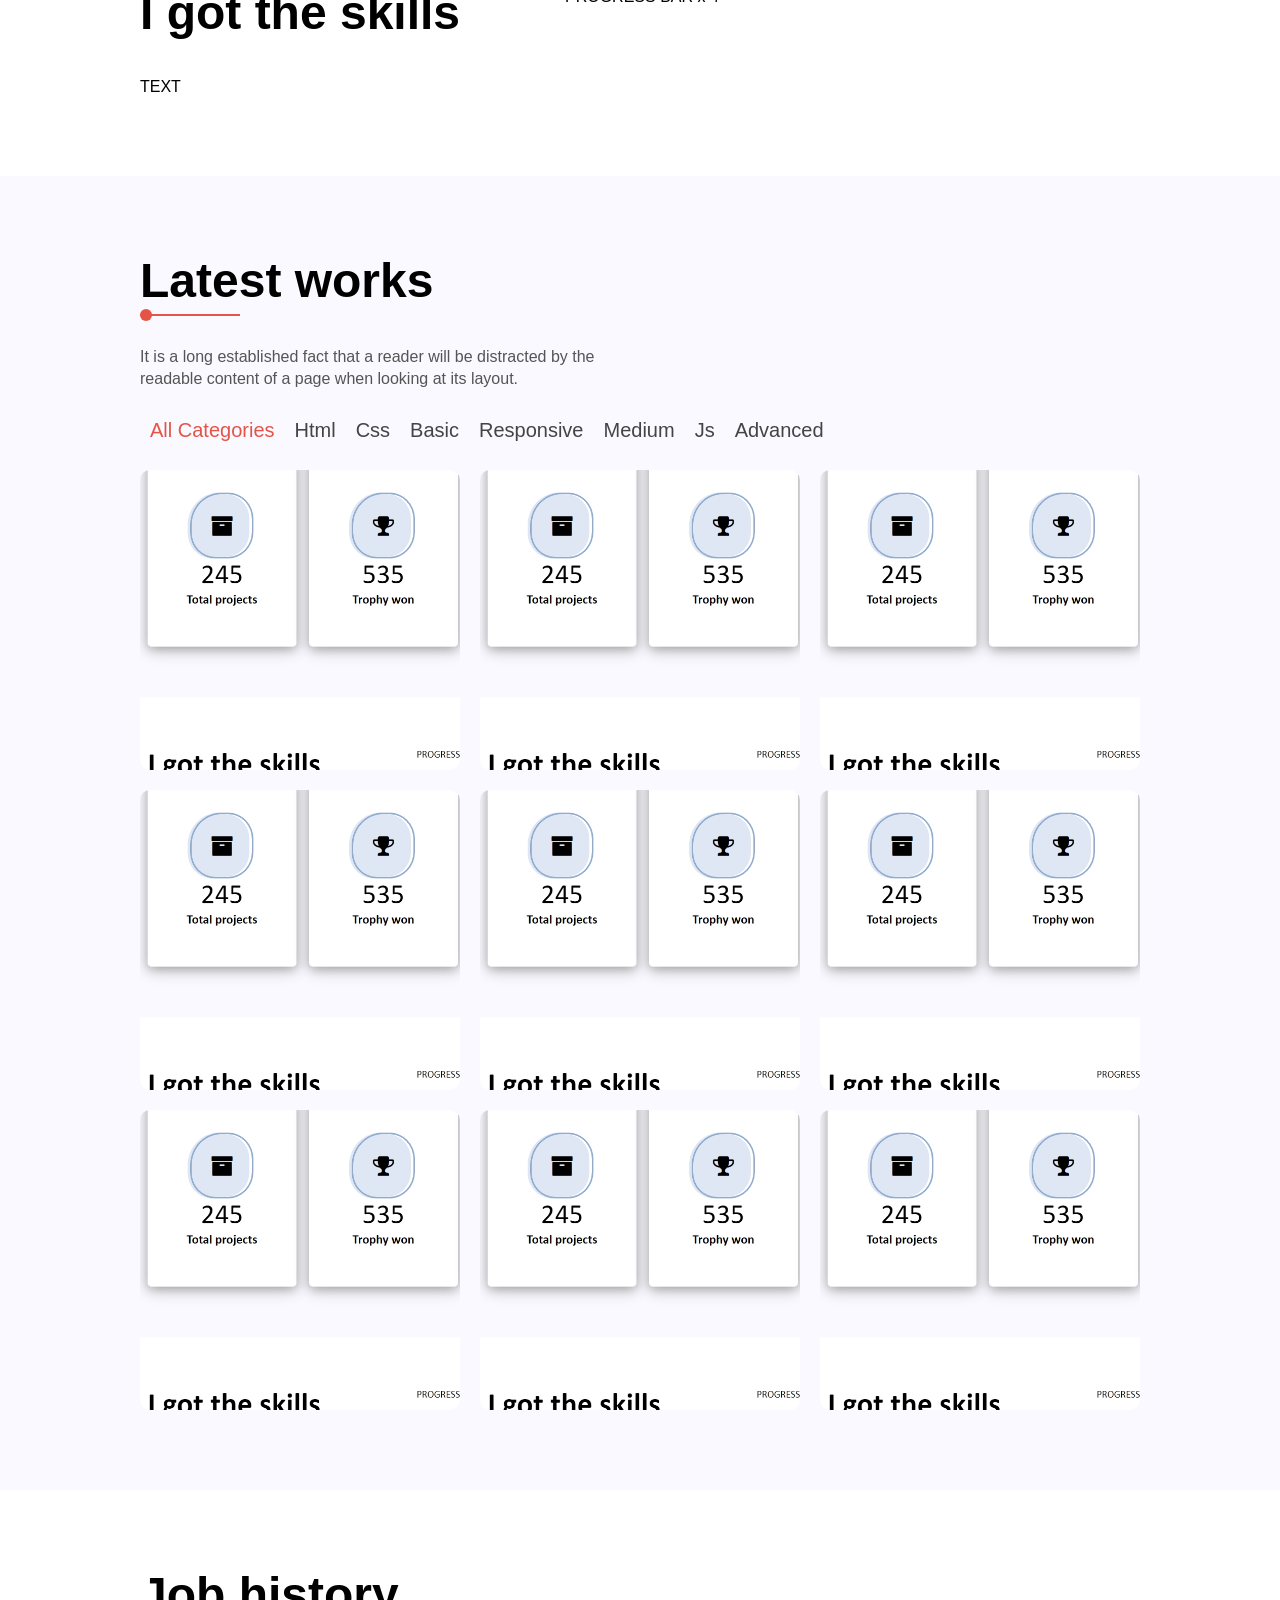
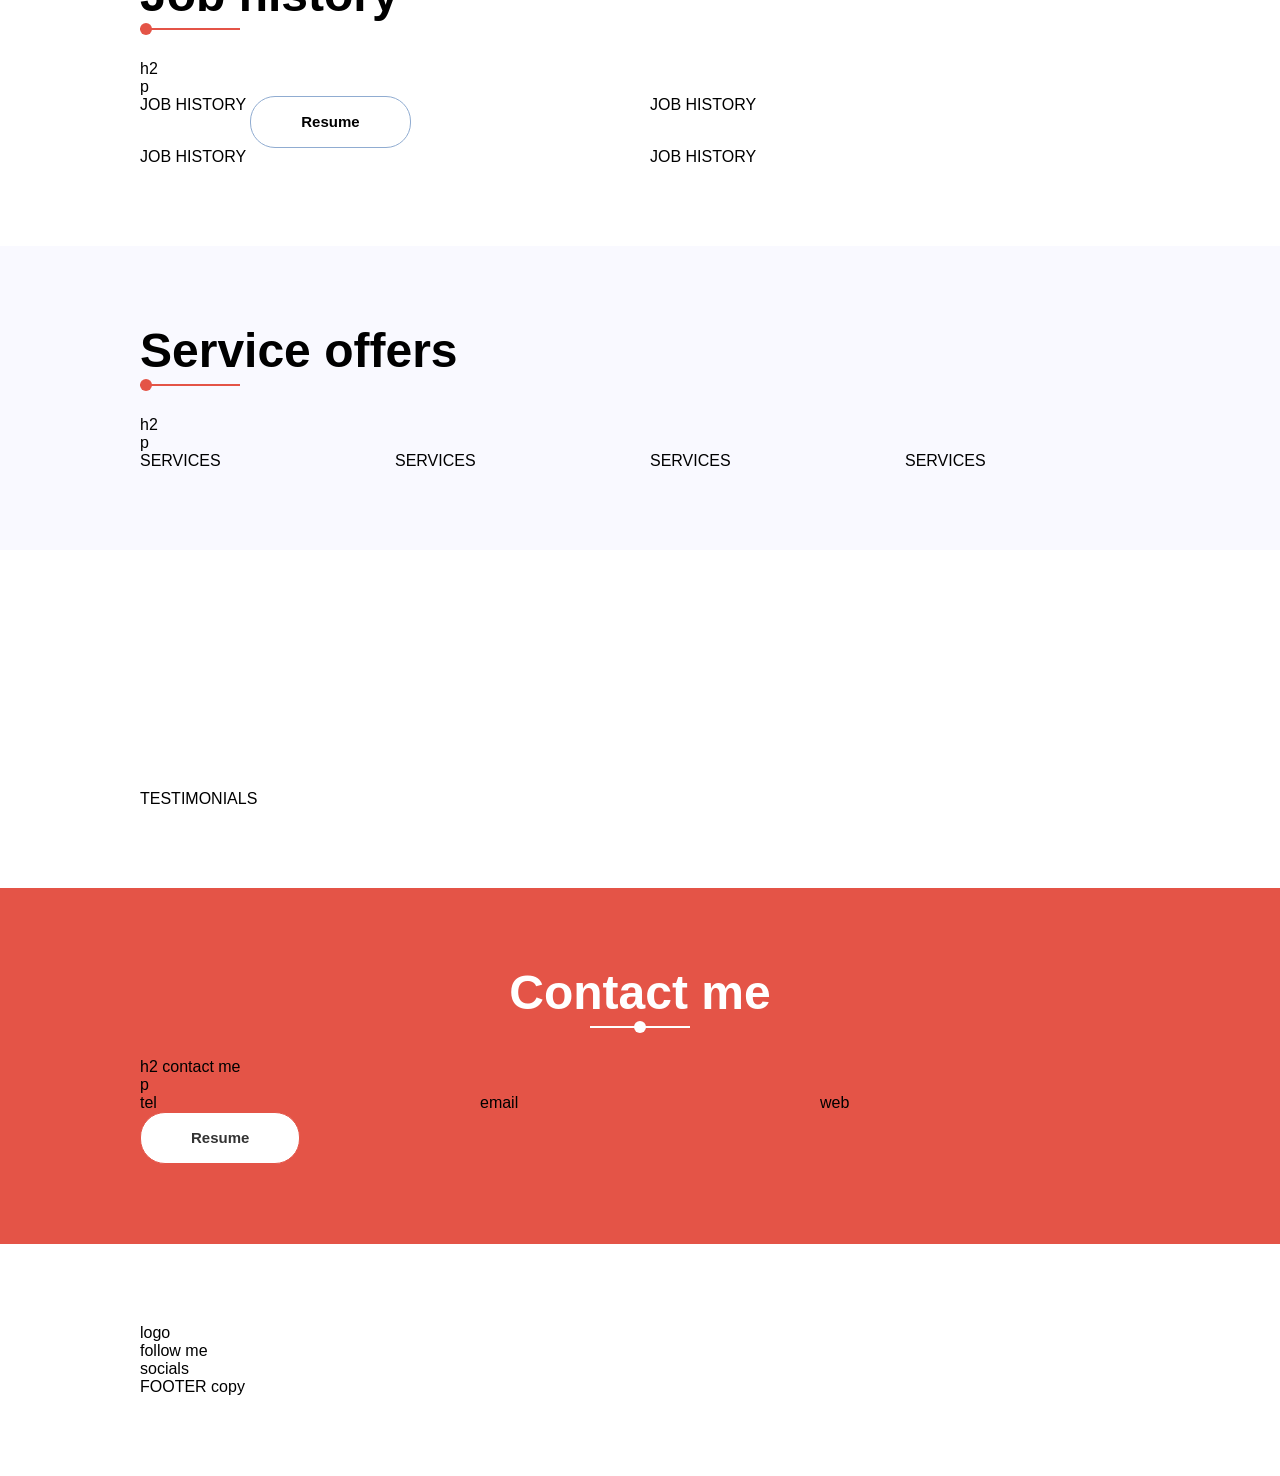
==== commit f658b6ef: "Header #2" ====
--- a/index.html
+++ b/index.html
@@ -12,13 +12,19 @@
     <header class="container">
         <div class="row">
             <div class="col-12">
-                LOGO + NAV
+                <img src="./img/logo.png" alt="Logo">
+                <div class="hamburger">
+                    <div class="line"></div>
+                    <div class="line"></div>
+                    <div class="line"></div>
+                </div>
+                <nav></nav>
             </div>
         </div>
     </header>
 
     <!-- HERO -->
-    <div class="container bg-main">
+    <div id="home" class="container bg-main" data-menu="Home">
         <div class="row">
             <div class="col-12">
                 <div class="btn bg-red t-white b-red h-bg-white h-t-red h-b-red">Resume</div>
@@ -36,7 +42,7 @@
     </div>
 
     <!-- ABOUT ME -->
-    <div id="about_me" class="container">
+    <div id="about_me" class="container" data-menu="About">
         <div class="row">
             <div class="col-5 m-r-2">
                 <img src="./img/about-me/about-me.png" alt="About me photo">
@@ -56,7 +62,7 @@
     </div>
 
     <!-- SKILLS -->
-    <div class="container">
+    <div id="skills" class="container" data-menu="Skills">
         <div class="row">
             <div class="col-5" data-h2="I got the skills" data-h2-line="false">
                 TEXT
@@ -68,7 +74,7 @@
     </div>
 
     <!-- WORKS GALLERY -->
-    <div id="works" class="container bg-light">
+    <div id="works" class="container bg-light" data-menu="Works">
         <div class="row">
             <div class="col-12" data-h2="Latest works"></div>
         </div>
@@ -85,7 +91,7 @@
     </div>
 
     <!-- JOB HISTORY -->
-    <div class="container">
+    <div id="history" class="container" data-menu="History">
         <div class="row">
             <div class="col-12" data-h2="Job history">
                 h2
@@ -116,7 +122,7 @@
     </div>
 
     <!-- SERVICES -->
-    <div class="container bg-light">
+    <div id="services" class="container bg-light" data-menu="Services">
         <div class="row">
             <div class="col-12" data-h2="Service offers">
                 h2
@@ -143,6 +149,8 @@
         </div>
     </div>
 
+    <div class="container" data-menu="Blog" data-menu-url="http://www.google.com" data-menu-target></div>
+
     <!-- TESTIMONIALS -->
     <div class="container">
         <div class="row">
@@ -153,7 +161,7 @@
     </div>
 
     <!-- CONTACT ME -->
-    <div class="container bg-secondary">
+    <div id="contact" class="container bg-secondary" data-menu="Contact">
         <div class="row">
             <div class="col-12" data-h2="Contact me" data-h2-align="center" data-h2-color="white">
                 h2 contact me
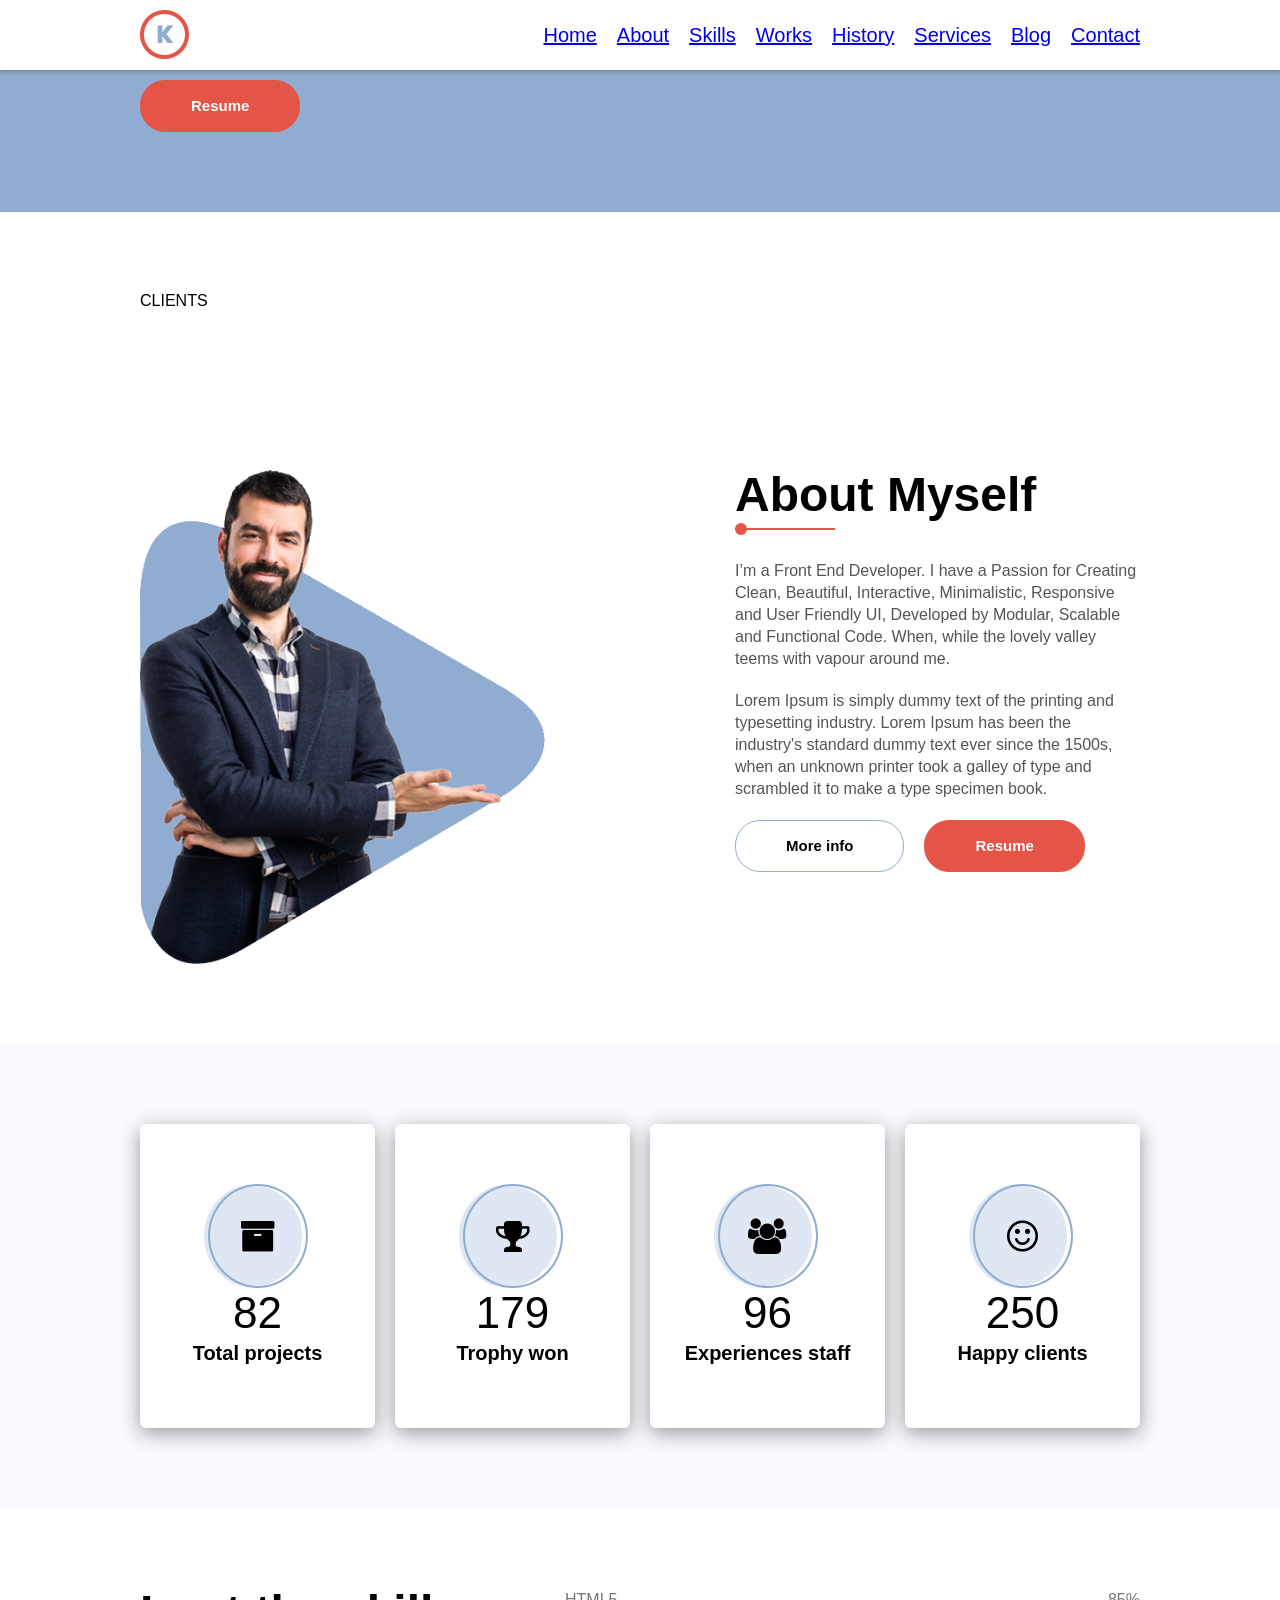
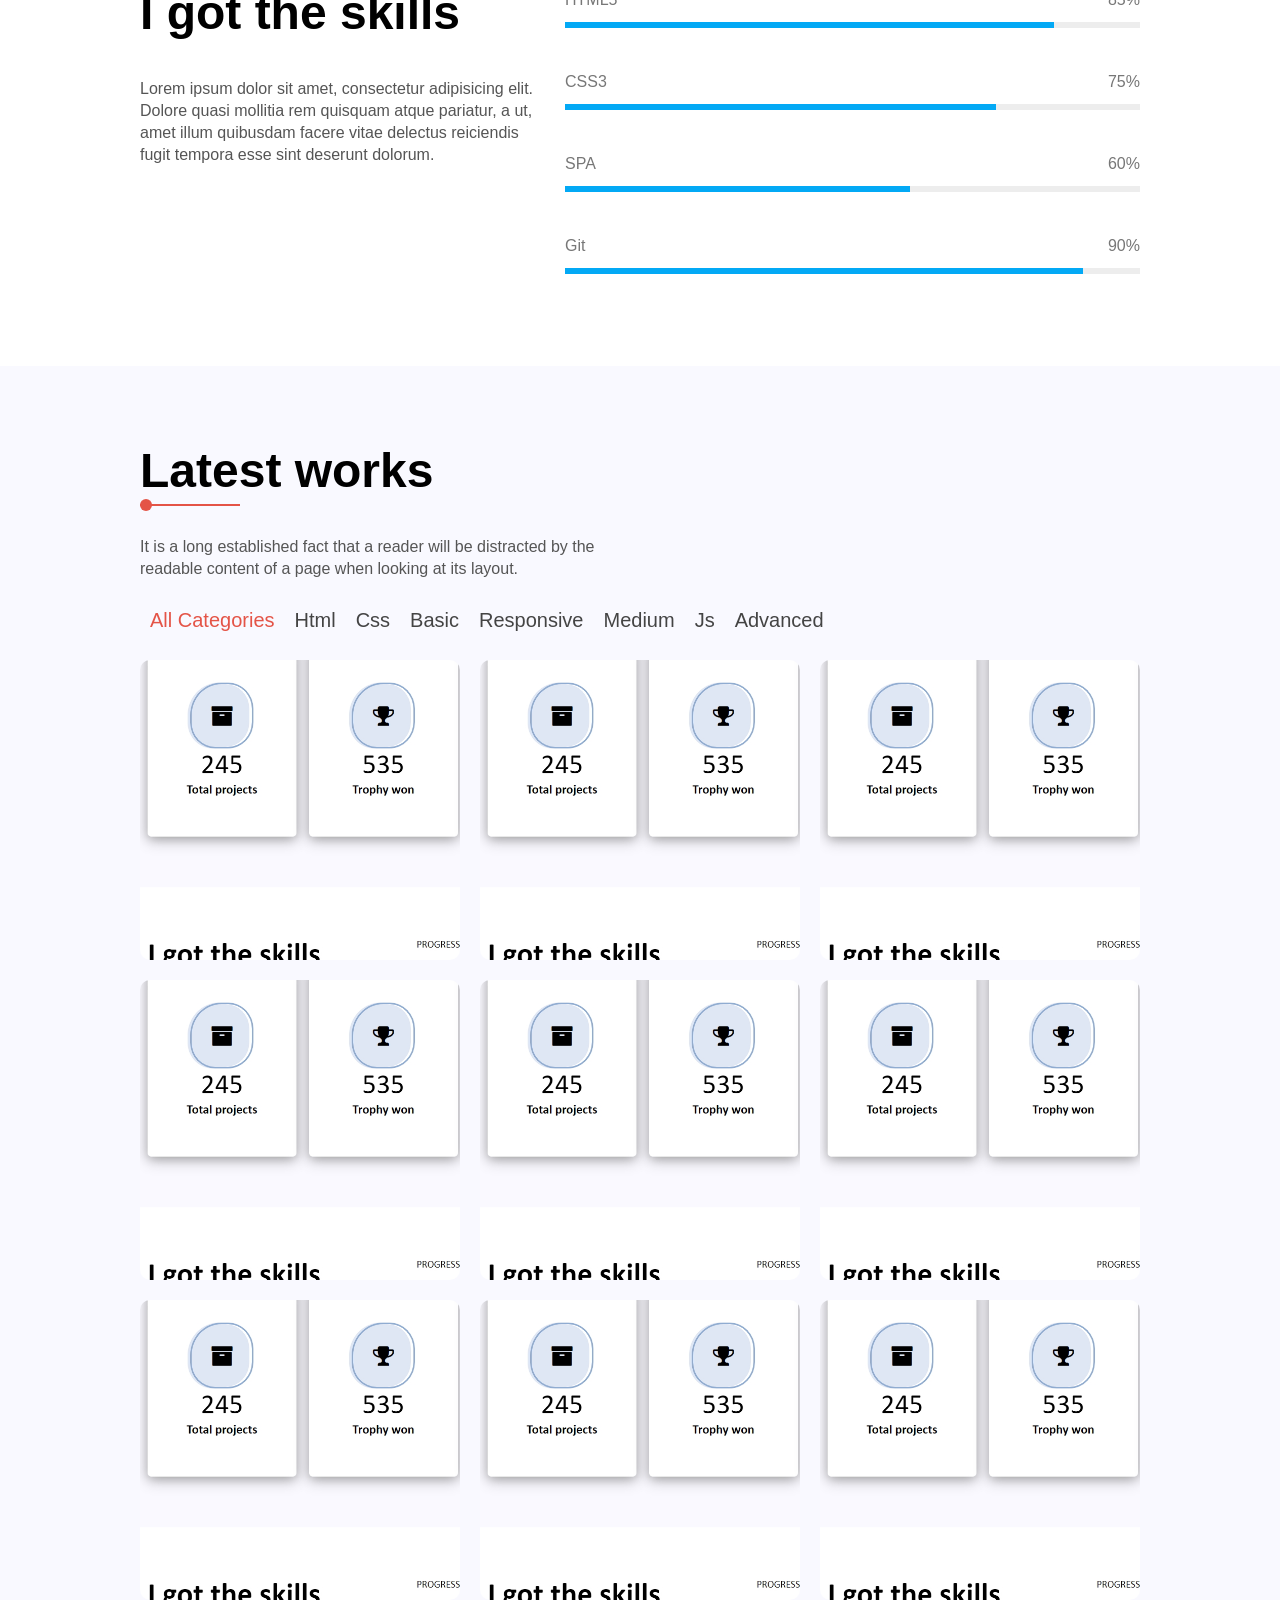
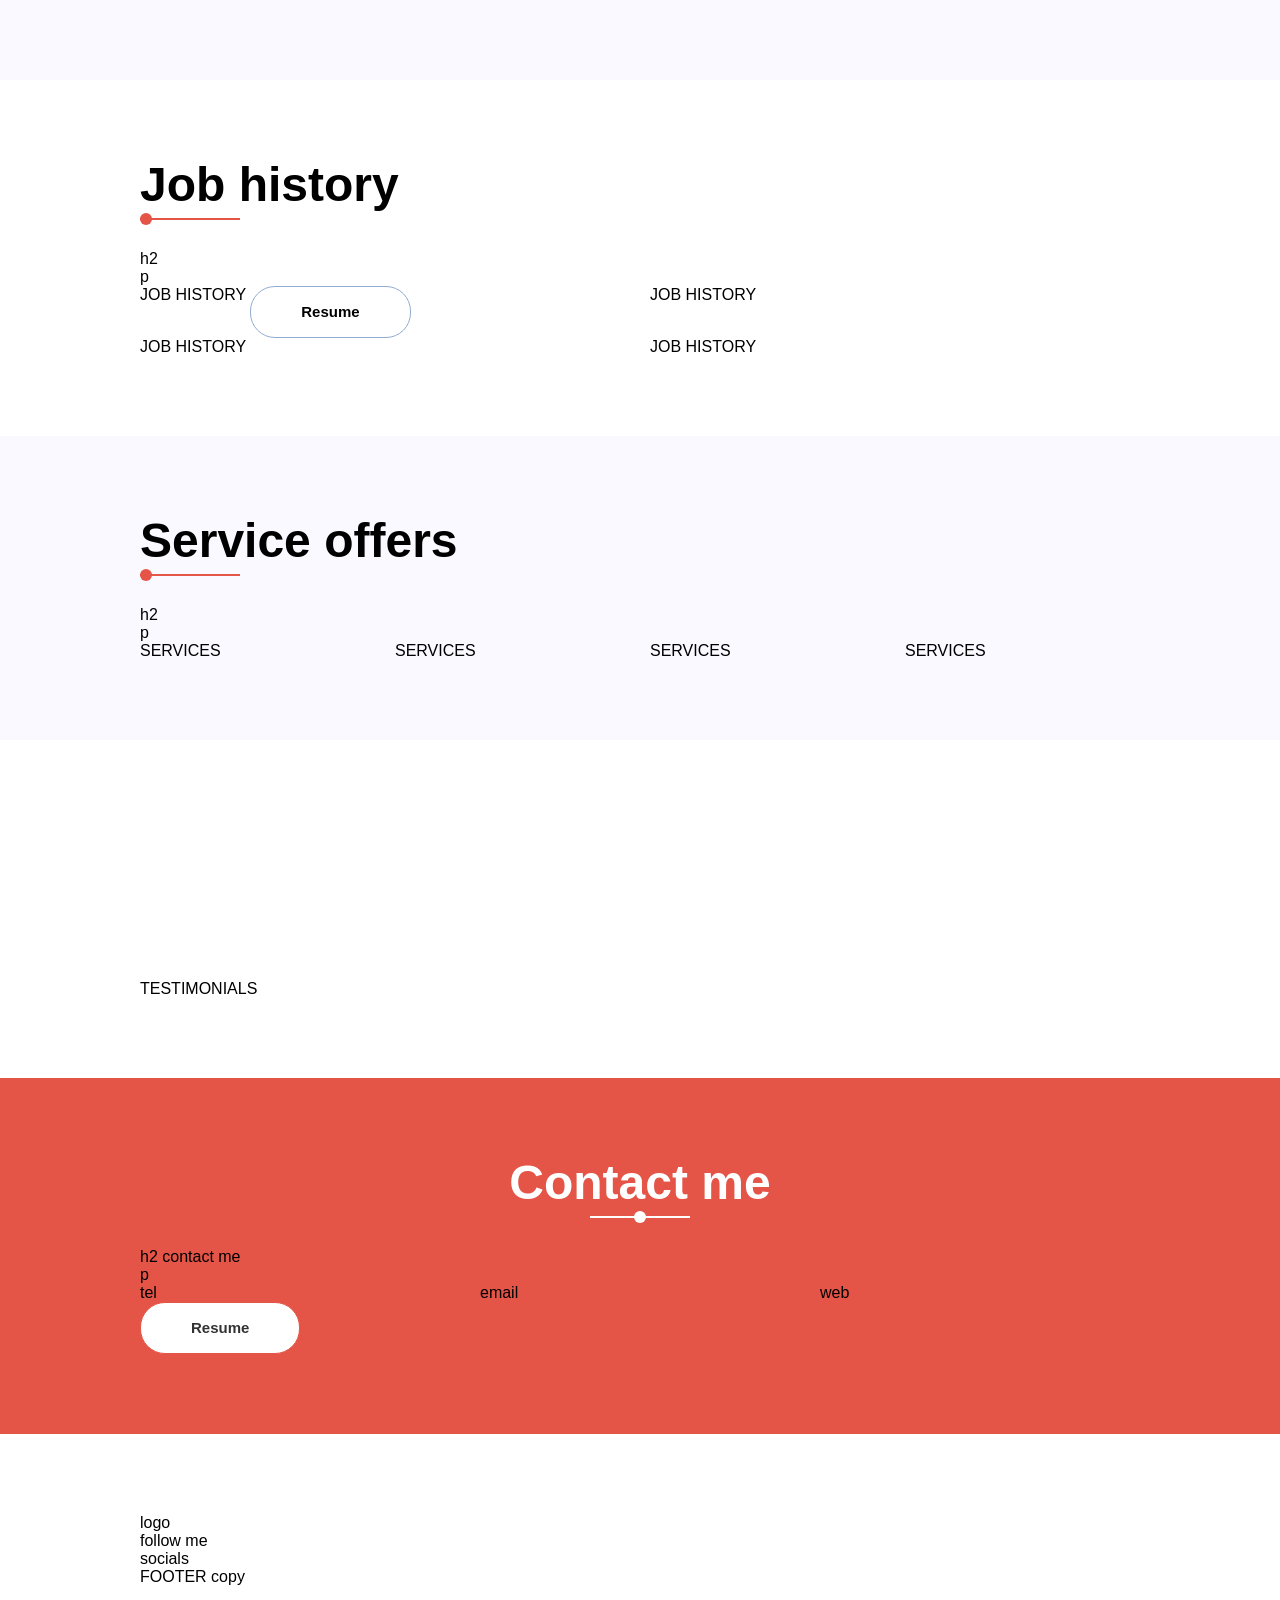
==== commit 600bda90: "Skills section #27" ====
--- a/index.html
+++ b/index.html
@@ -65,11 +65,9 @@
     <div id="skills" class="container" data-menu="Skills">
         <div class="row">
             <div class="col-5" data-h2="I got the skills" data-h2-line="false">
-                TEXT
-            </div>
-            <div class="col-7">
-                PROGRESS BAR x 4
-            </div>
+                <p>Lorem ipsum dolor sit amet, consectetur adipisicing elit. Dolore quasi mollitia rem quisquam atque pariatur, a ut, amet illum quibusdam facere vitae delectus reiciendis fugit tempora esse sint deserunt dolorum.</p>
+            </div>
+            <div class="col-7"></div>
         </div>
     </div>
 
